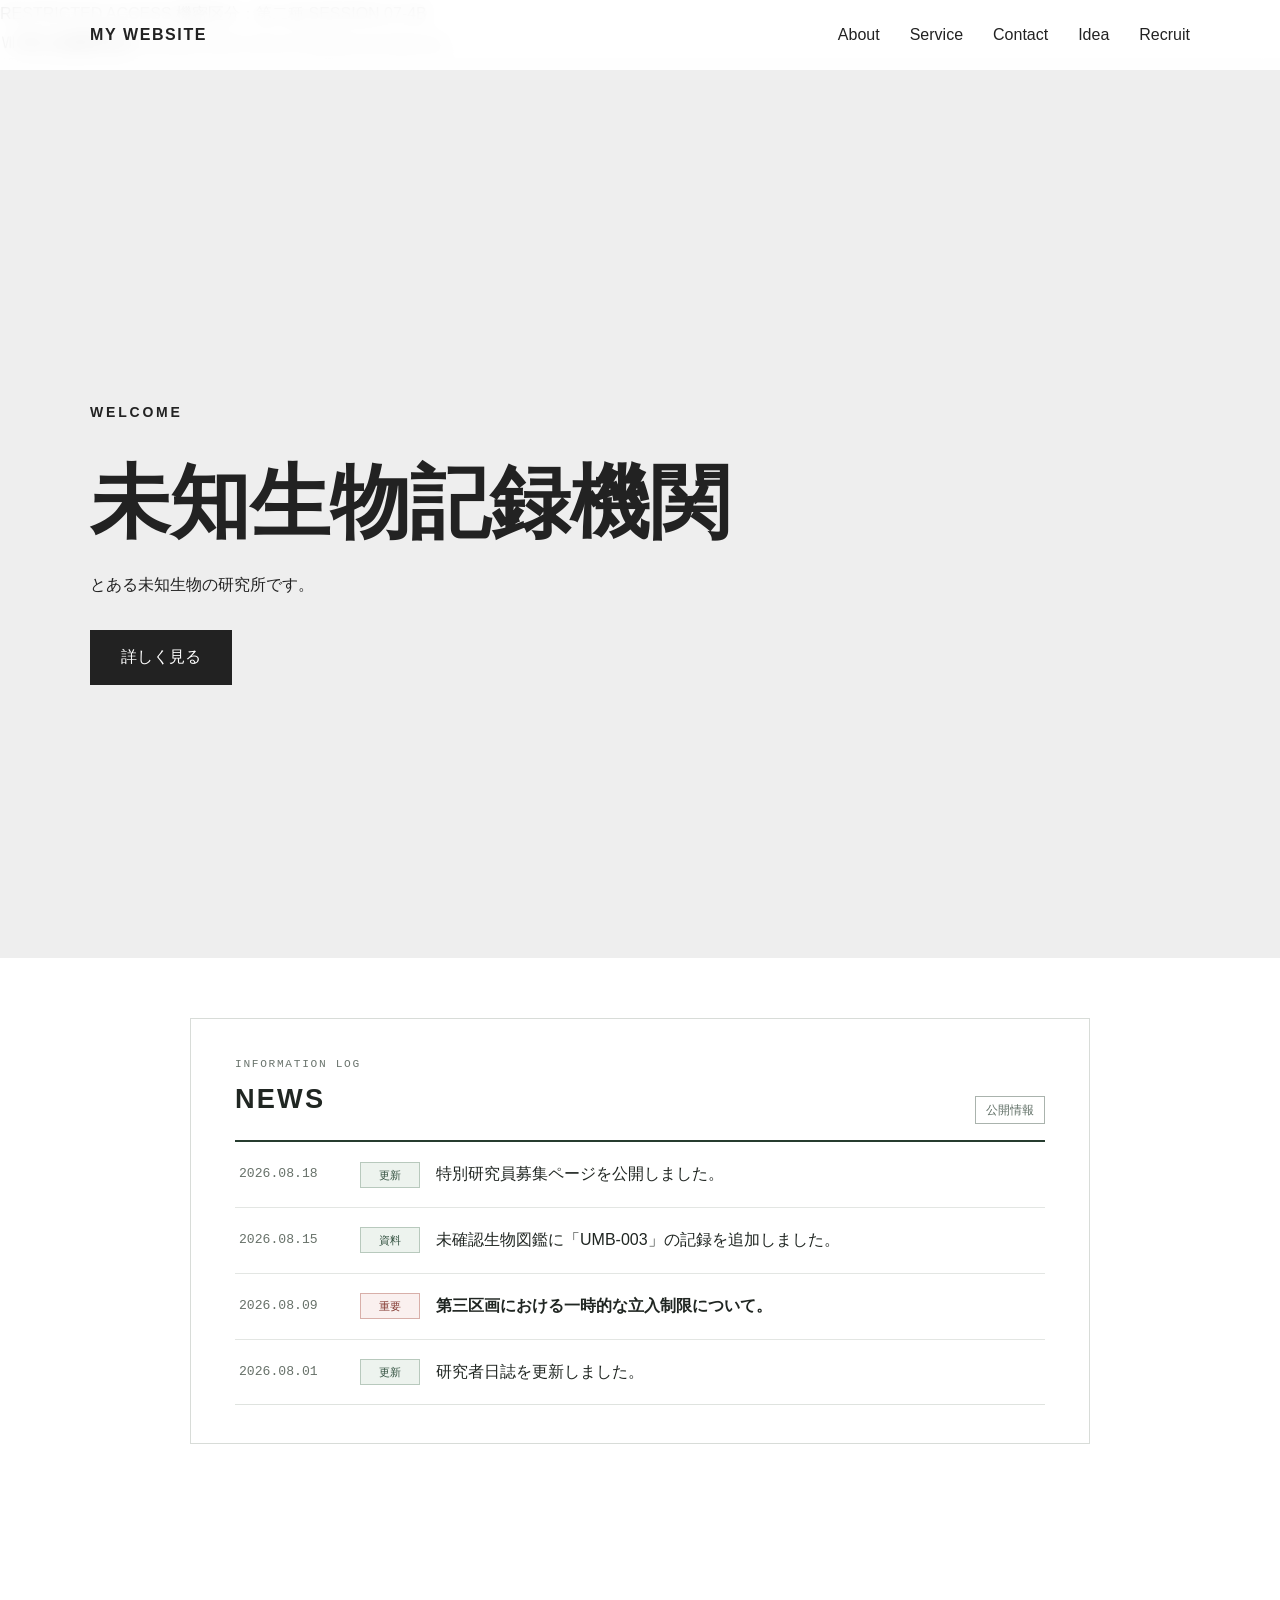
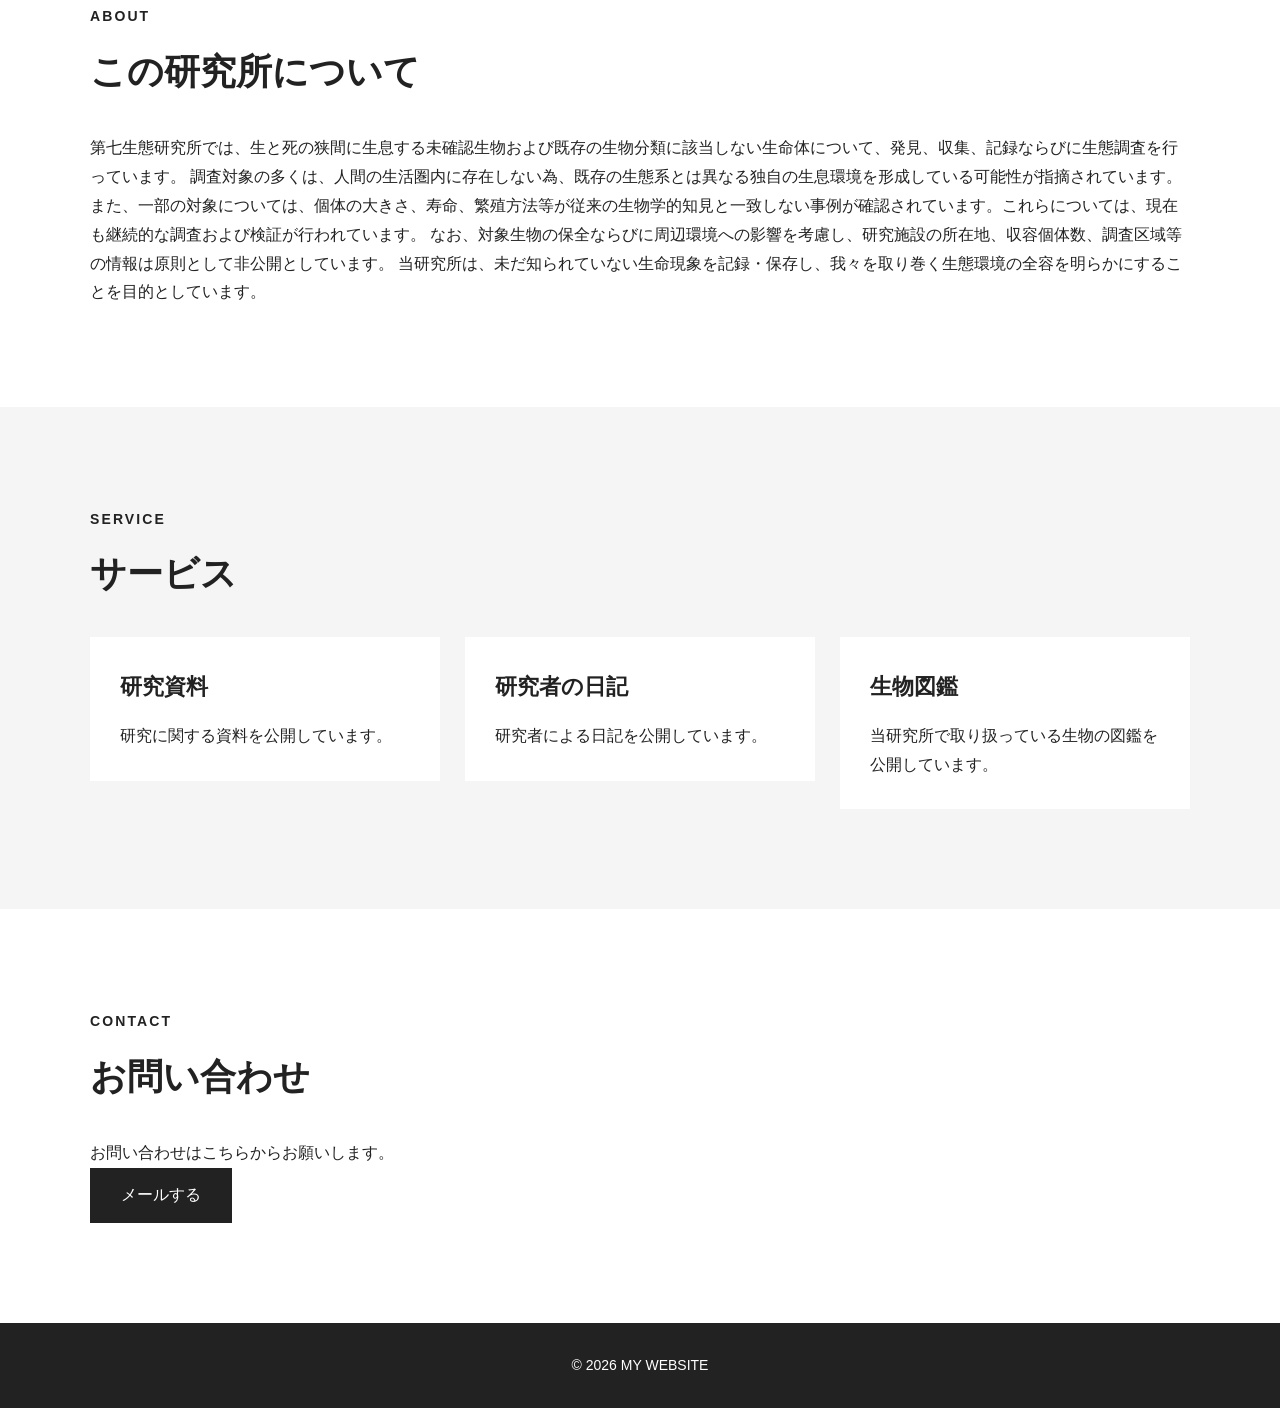
==== index.html @ 2a450361 "更新" ====
<!DOCTYPE html>
<html lang="ja">

<head>
  <meta charset="UTF-8">
  <meta name="viewport" content="width=device-width, initial-scale=1.0">

  <title>第七生態研究所</title>
  <meta name="description" content="Webサイトの説明">

  <link rel="stylesheet" href="style.css">

  <div class="security-strip" aria-hidden="true">
    <span>RESTRICTED ACCESS</span>
    <span>機密区分：第二種</span>
    <span>SESSION 07-4B</span>
  </div>

  <header class="site-header">
    <a class="identity" href="#" aria-label="第七生態研究所 ホーム">
      <span class="identity-mark">Ⅶ</span>
      <span>
        <strong>第七生態研究所</strong>
        <small>NATIONAL INSTITUTE OF ANOMALOUS BIOLOGY</small>
      </span>
    </a>
</head>

<body>

  <!-- ヘッダー -->
  <header class="header">
    <div class="container header-inner">
      <a href="#" class="logo">MY WEBSITE</a>

      <nav class="nav">
        <a href="#about">About</a>
        <a href="#service">Service</a>
        <a href="#contact">Contact</a>
        <a href="Idea/index.html">Idea</a>
        <a href="Recruit/index.html">Recruit</a>
      </nav>
    </div>
  </header>


  <main>

    <!-- メインビジュアル -->
    <section class="hero">
      <div class="container">
        <p class="hero-subtitle">WELCOME</p>
        <h1>未知生物記録機関</h1>
        <p>
          とある未知生物の研究所です。
        </p>

        <a href="#about" class="button">詳しく見る</a>
      </div>
    </section>

    <section class="news-section">
      <div class="news-heading">
        <div>
          <p class="news-heading-en">INFORMATION LOG</p>
          <h2>NEWS</h2>
        </div>

        <p class="news-classification">公開情報</p>
      </div>

      <div class="news-list">
        <article class="news-item">
          <time datetime="2026-08-18">2026.08.18</time>
          <span class="news-category">更新</span>
          <p>特別研究員募集ページを公開しました。</p>
        </article>

        <article class="news-item">
          <time datetime="2026-08-15">2026.08.15</time>
          <span class="news-category">資料</span>
          <p>未確認生物図鑑に「UMB-003」の記録を追加しました。</p>
        </article>

        <article class="news-item important">
          <time datetime="2026-08-09">2026.08.09</time>
          <span class="news-category warning">重要</span>
          <p>第三区画における一時的な立入制限について。</p>
        </article>

        <article class="news-item">
          <time datetime="2026-08-01">2026.08.01</time>
          <span class="news-category">更新</span>
          <p>研究者日誌を更新しました。</p>
        </article>
      </div>
    </section>

    <!-- About -->
    <section id="about" class="section">
      <div class="container">
        <p class="section-label">ABOUT</p>
        <h2>この研究所について</h2>

        <p>
          第七生態研究所では、生と死の狭間に生息する未確認生物および既存の生物分類に該当しない生命体について、発見、収集、記録ならびに生態調査を行っています。
          調査対象の多くは、人間の生活圏内に存在しない為、既存の生態系とは異なる独自の生息環境を形成している可能性が指摘されています。
          また、一部の対象については、個体の大きさ、寿命、繁殖方法等が従来の生物学的知見と一致しない事例が確認されています。これらについては、現在も継続的な調査および検証が行われています。
          なお、対象生物の保全ならびに周辺環境への影響を考慮し、研究施設の所在地、収容個体数、調査区域等の情報は原則として非公開としています。
          当研究所は、未だ知られていない生命現象を記録・保存し、我々を取り巻く生態環境の全容を明らかにすることを目的としています。

        </p>
      </div>
    </section>


    <!-- Service -->
    <section id="service" class="section section-light">
      <div class="container">
        <p class="section-label">SERVICE</p>
        <h2>サービス</h2>

        <div class="cards">

          <a href="Materials/index.html" class="card-link">
            <article class="card">
              <h3>研究資料</h3>
              <p>研究に関する資料を公開しています。</p>
            </article>
          </a>

          <a href="Diary/index.html" class="card-link">
            <article class="card">
              <h3>研究者の日記</h3>
              <p>研究者による日記を公開しています。</p>
            </article>
          </a>

          <a href="VisualBook/index.html" class="card-link">
            <article class="card">
              <h3>生物図鑑</h3>
              <p>当研究所で取り扱っている生物の図鑑を公開しています。</p>
            </article>
          </a>


        </div>
      </div>
    </section>


    <!-- Contact -->
    <section id="contact" class="section">
      <div class="container">
        <p class="section-label">CONTACT</p>
        <h2>お問い合わせ</h2>

        <p>
          お問い合わせはこちらからお願いします。
        </p>

        <a href="mailto:example@example.com" class="button">
          メールする
        </a>
      </div>
    </section>

  </main>


  <!-- フッター -->
  <footer class="footer">
    <div class="container">
      <p>&copy; 2026 MY WEBSITE</p>
    </div>
  </footer>


  <script src="script.js"></script>
</body>

</html>
---- style.css ----
/* =========================
   Reset
========================= */

* {
  margin: 0;
  padding: 0;
  box-sizing: border-box;
}

html {
  scroll-behavior: smooth;
}

body {
  font-family:
    -apple-system,
    BlinkMacSystemFont,
    "Hiragino Kaku Gothic ProN",
    "Yu Gothic",
    sans-serif;

  color: #222;
  background: #fff;
  line-height: 1.8;
}

a {
  color: inherit;
  text-decoration: none;
}


/* =========================
   Common
========================= */

.container {
  width: min(1100px, 90%);
  margin: 0 auto;
}

.section {
  padding: 100px 0;
}

.section-light {
  background: #f5f5f5;
}

.section-label {
  margin-bottom: 10px;
  font-size: 14px;
  font-weight: bold;
  letter-spacing: 0.15em;
}

h1 {
  margin-bottom: 20px;
  font-size: clamp(40px, 7vw, 80px);
  line-height: 1.2;
}

h2 {
  margin-bottom: 30px;
  font-size: 36px;
}

h3 {
  margin-bottom: 15px;
  font-size: 22px;
}


/* =========================
   Header
========================= */

.header {
  position: fixed;
  top: 0;
  left: 0;
  z-index: 100;
  width: 100%;
  background: rgba(255, 255, 255, 0.9);
  backdrop-filter: blur(10px);
}

.header-inner {
  display: flex;
  align-items: center;
  justify-content: space-between;
  height: 70px;
}

.logo {
  font-weight: bold;
  letter-spacing: 0.1em;
}

.nav {
  display: flex;
  gap: 30px;
}

.nav a {
  transition: opacity 0.3s;
}

.nav a:hover {
  opacity: 0.5;
}


/* =========================
   Hero
========================= */

.hero {
  display: flex;
  align-items: center;
  min-height: 100vh;
  padding-top: 70px;
  background: #eeeeee;
}

.hero-subtitle {
  margin-bottom: 10px;
  font-size: 14px;
  font-weight: bold;
  letter-spacing: 0.2em;
}

.hero p {
  margin-bottom: 30px;
}


/* =========================
   Button
========================= */

.button {
  display: inline-block;
  padding: 12px 30px;
  border: 1px solid #222;
  background: #222;
  color: #fff;
  transition: 0.3s;
}

.button:hover {
  background: #fff;
  color: #222;
}


/* =========================
   Cards
========================= */

.cards {
  display: grid;
  grid-template-columns: repeat(3, 1fr);
  gap: 25px;
}

.card {
  padding: 30px;
  background: #fff;
}


/* =========================
   Footer
========================= */

.footer {
  padding: 30px 0;
  background: #222;
  color: #fff;
  text-align: center;
}

.footer p {
  font-size: 14px;
}


/* =========================
   Mobile
========================= */

@media (max-width: 768px) {

  .header-inner {
    height: 60px;
  }

  .nav {
    gap: 15px;
    font-size: 14px;
  }

  .section {
    padding: 70px 0;
  }

  h2 {
    font-size: 30px;
  }

  .cards {
    grid-template-columns: 1fr;
  }

}

.news-section {
  width: min(900px, calc(100% - 32px));
  margin: 60px auto;
  padding: 38px 44px;
  color: #202622;
  background: #ffffff;
  border: 1px solid #d8dcd8;
}

.news-heading {
  display: flex;
  justify-content: space-between;
  align-items: flex-end;
  gap: 20px;
  padding-bottom: 16px;
  border-bottom: 2px solid #263c2f;
}

.news-heading h2 {
  margin: 3px 0 0;
  font-size: 1.7rem;
  letter-spacing: 0.08em;
}

.news-heading-en {
  margin: 0;
  color: #6b756e;
  font: 0.7rem/1.4 monospace;
  letter-spacing: 0.15em;
}

.news-classification {
  margin: 0;
  padding: 3px 10px;
  color: #617067;
  border: 1px solid #aab3ad;
  font-size: 0.72rem;
}

.news-list {
  border-bottom: 1px solid #dfe3df;
}

.news-item {
  display: grid;
  grid-template-columns: 105px 60px 1fr;
  align-items: center;
  gap: 16px;
  padding: 18px 4px;
  border-bottom: 1px solid #e3e6e3;
}

.news-item:last-child {
  border-bottom: none;
}

.news-item time {
  color: #677169;
  font: 0.82rem/1.4 monospace;
}

.news-item p {
  margin: 0;
}

.news-category {
  display: inline-block;
  padding: 2px 7px;
  color: #355342;
  background: #edf3ee;
  border: 1px solid #b8c9bd;
  font-size: 0.7rem;
  text-align: center;
}

.news-category.warning {
  color: #863d35;
  background: #faf0ef;
  border-color: #d8afa9;
}

.news-item.important p {
  font-weight: 600;
}

@media (max-width: 680px) {
  .news-section {
    width: 100%;
    margin: 30px 0;
    padding: 30px 22px;
  }

  .news-item {
    grid-template-columns: 1fr auto;
    gap: 7px 12px;
  }

  .news-item p {
    grid-column: 1 / -1;
  }
}
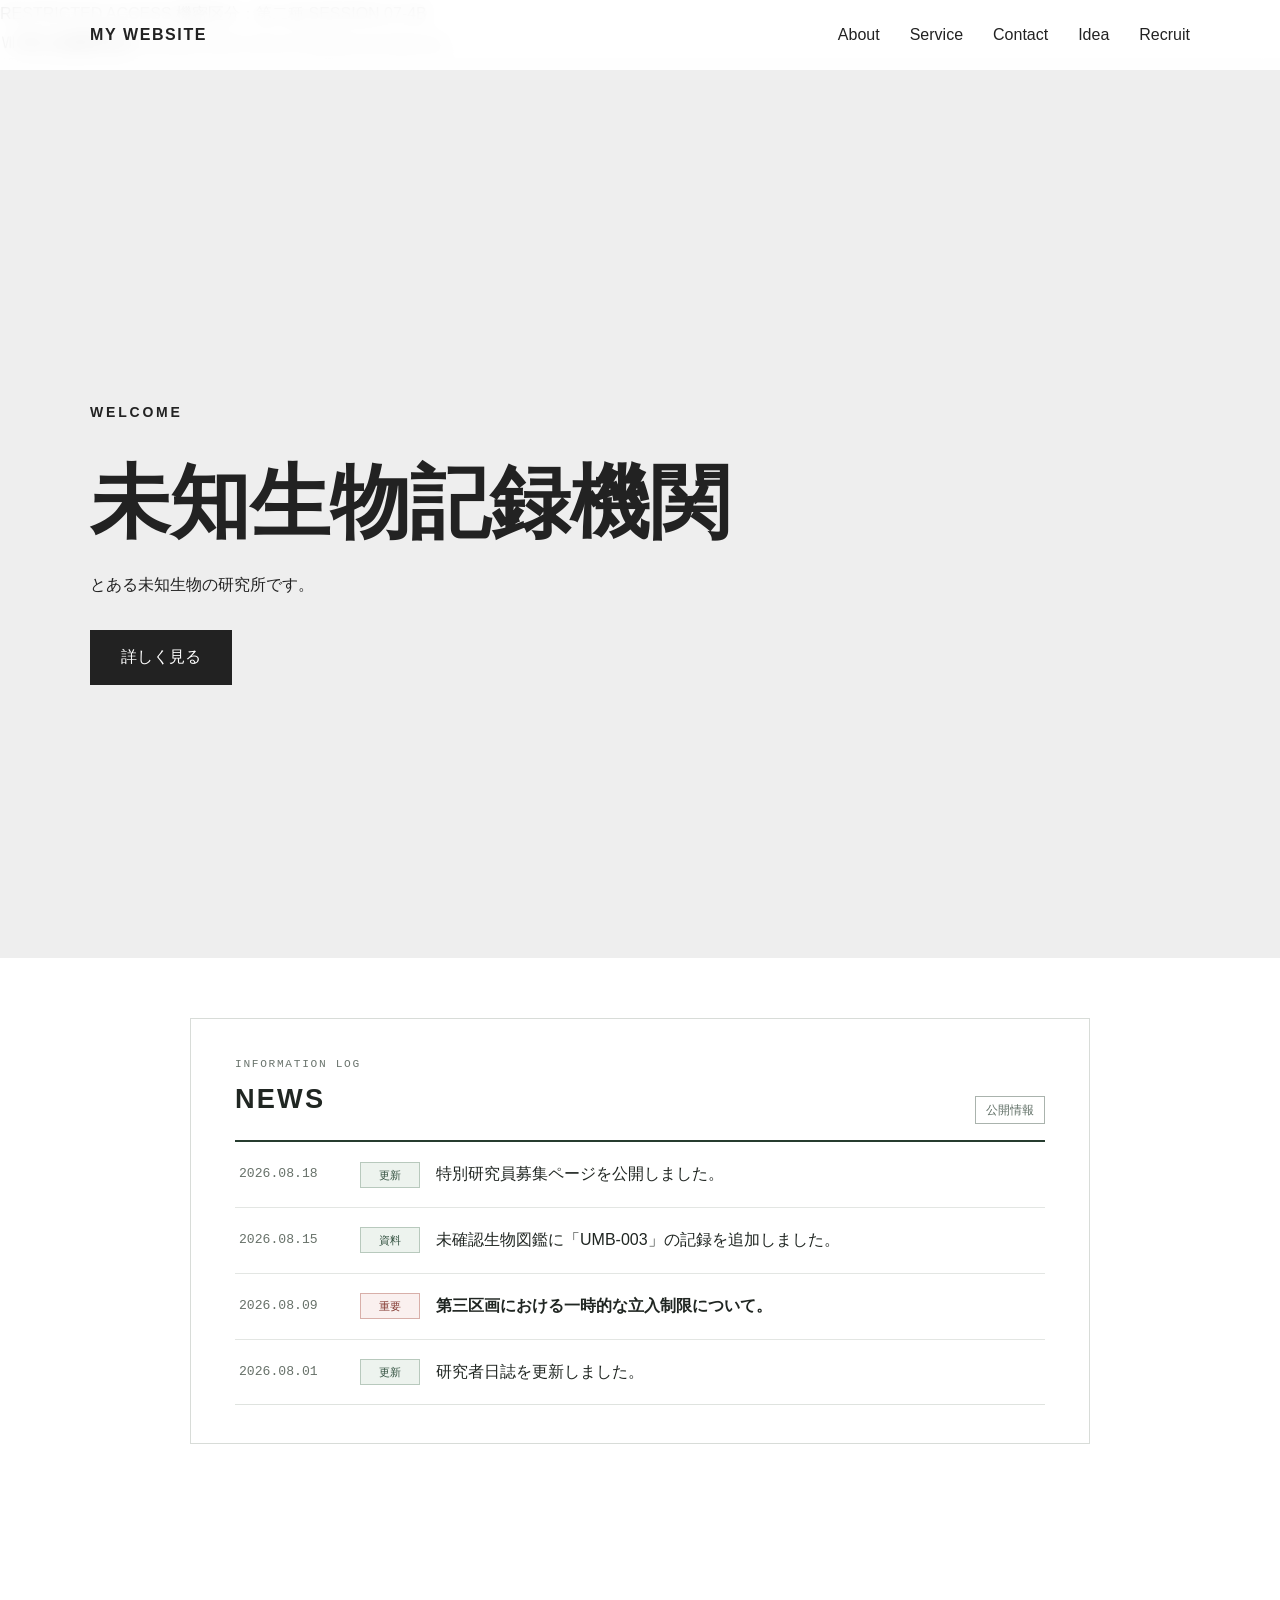
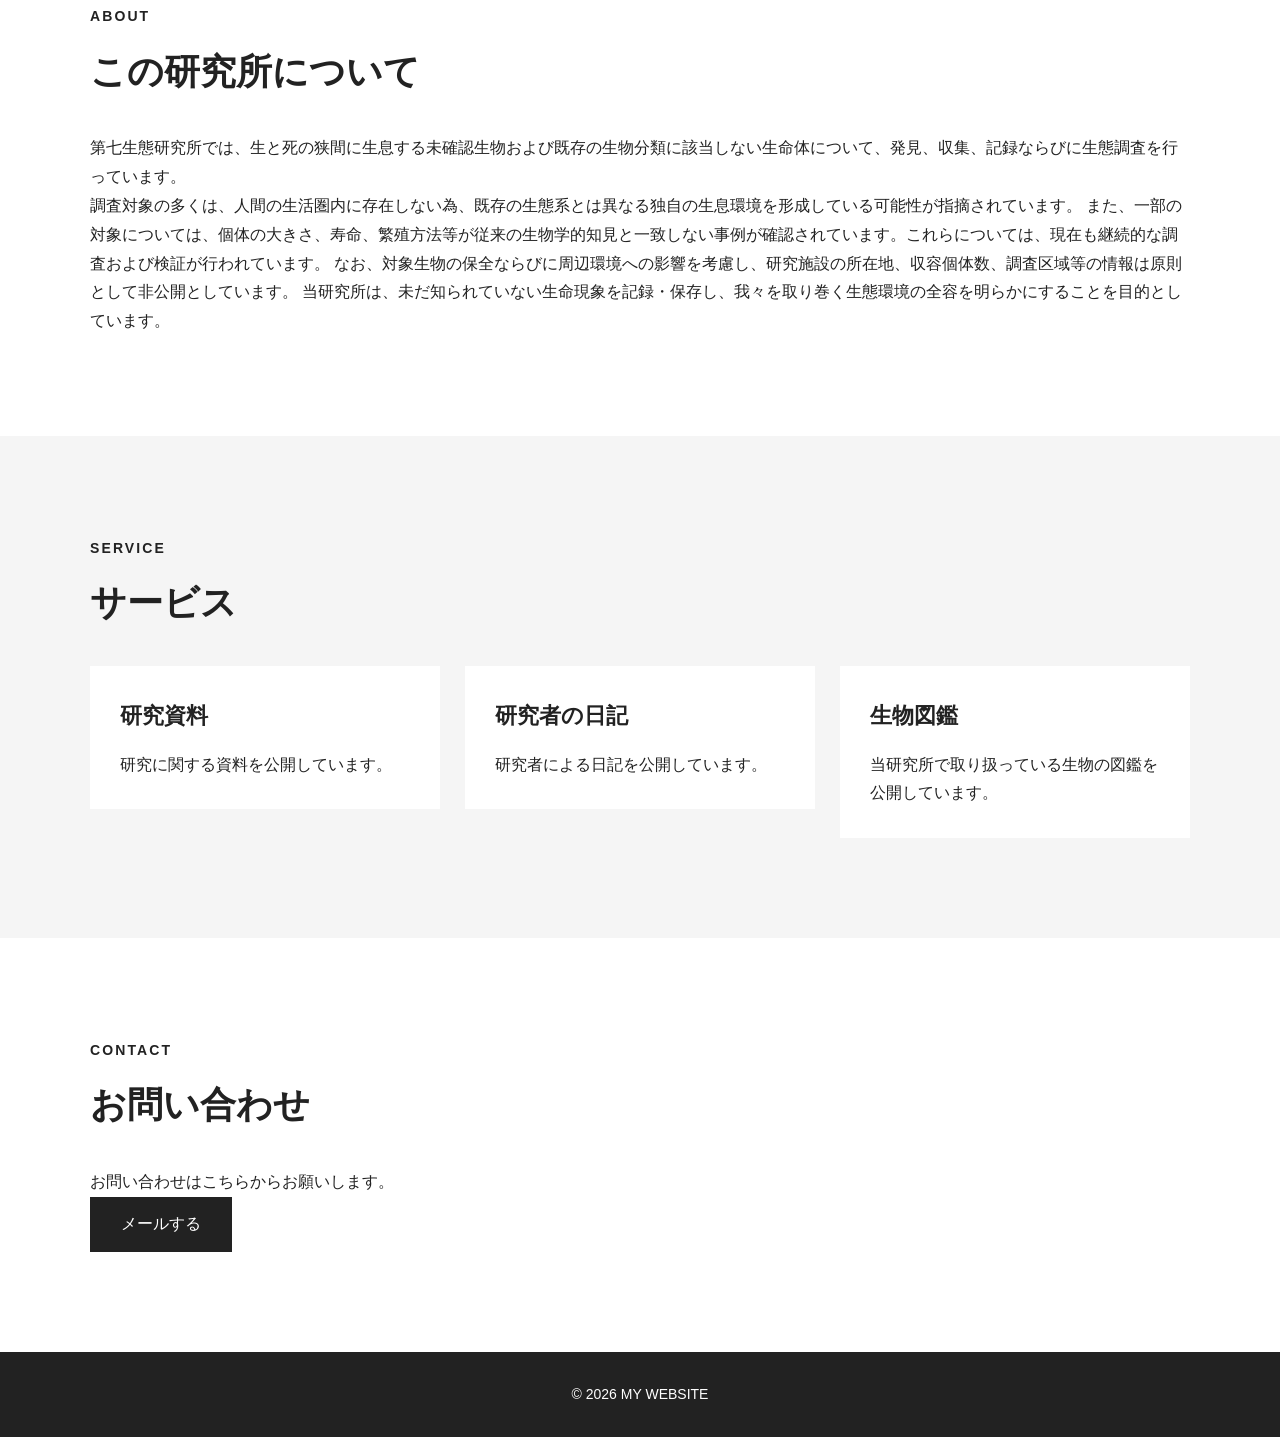
==== commit dea5ddd8: "更新" ====
--- a/index.html
+++ b/index.html
@@ -103,7 +103,7 @@
         <h2>この研究所について</h2>
 
         <p>
-          第七生態研究所では、生と死の狭間に生息する未確認生物および既存の生物分類に該当しない生命体について、発見、収集、記録ならびに生態調査を行っています。
+          第七生態研究所では、生と死の狭間に生息する未確認生物および既存の生物分類に該当しない生命体について、発見、収集、記録ならびに生態調査を行っています。<br>
           調査対象の多くは、人間の生活圏内に存在しない為、既存の生態系とは異なる独自の生息環境を形成している可能性が指摘されています。
           また、一部の対象については、個体の大きさ、寿命、繁殖方法等が従来の生物学的知見と一致しない事例が確認されています。これらについては、現在も継続的な調査および検証が行われています。
           なお、対象生物の保全ならびに周辺環境への影響を考慮し、研究施設の所在地、収容個体数、調査区域等の情報は原則として非公開としています。
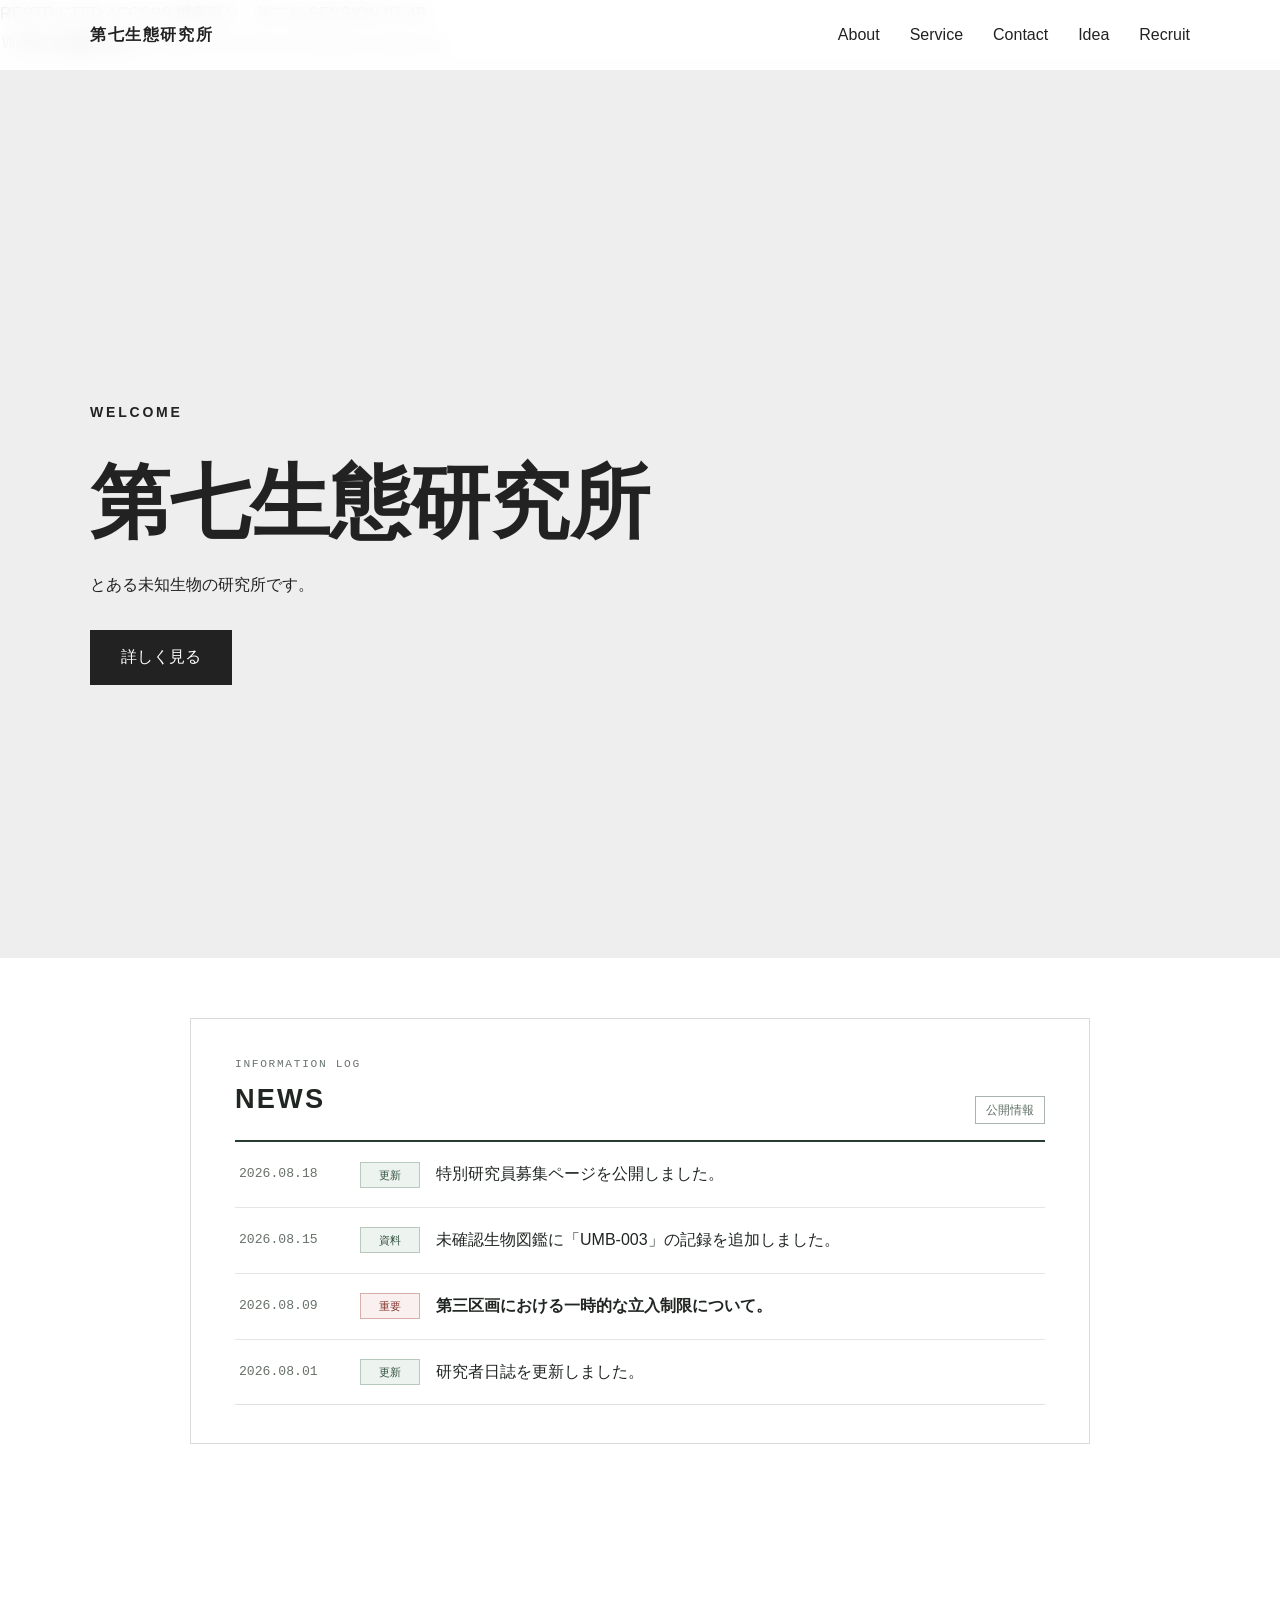
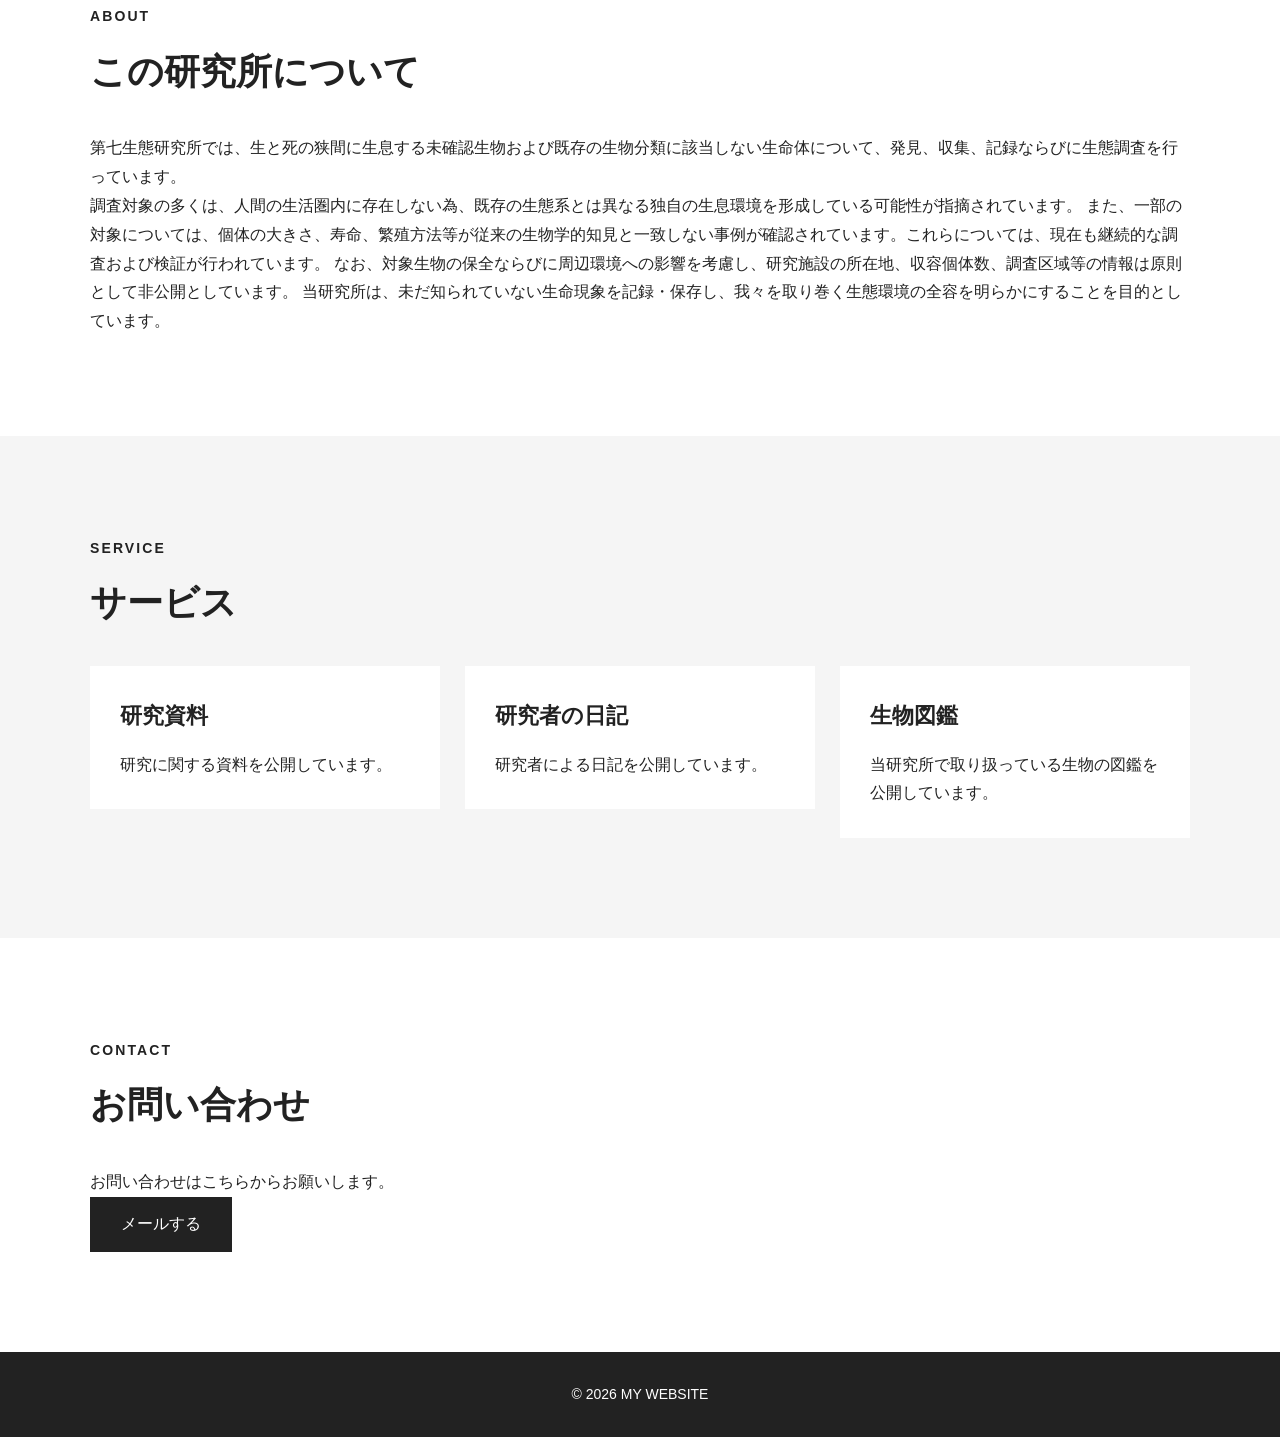
==== commit 9dc4974d: "更新" ====
--- a/index.html
+++ b/index.html
@@ -31,7 +31,7 @@
   <!-- ヘッダー -->
   <header class="header">
     <div class="container header-inner">
-      <a href="#" class="logo">MY WEBSITE</a>
+      <a href="#" class="logo">第七生態研究所</a>
 
       <nav class="nav">
         <a href="#about">About</a>
@@ -50,7 +50,7 @@
     <section class="hero">
       <div class="container">
         <p class="hero-subtitle">WELCOME</p>
-        <h1>未知生物記録機関</h1>
+        <h1>第七生態研究所</h1>
         <p>
           とある未知生物の研究所です。
         </p>
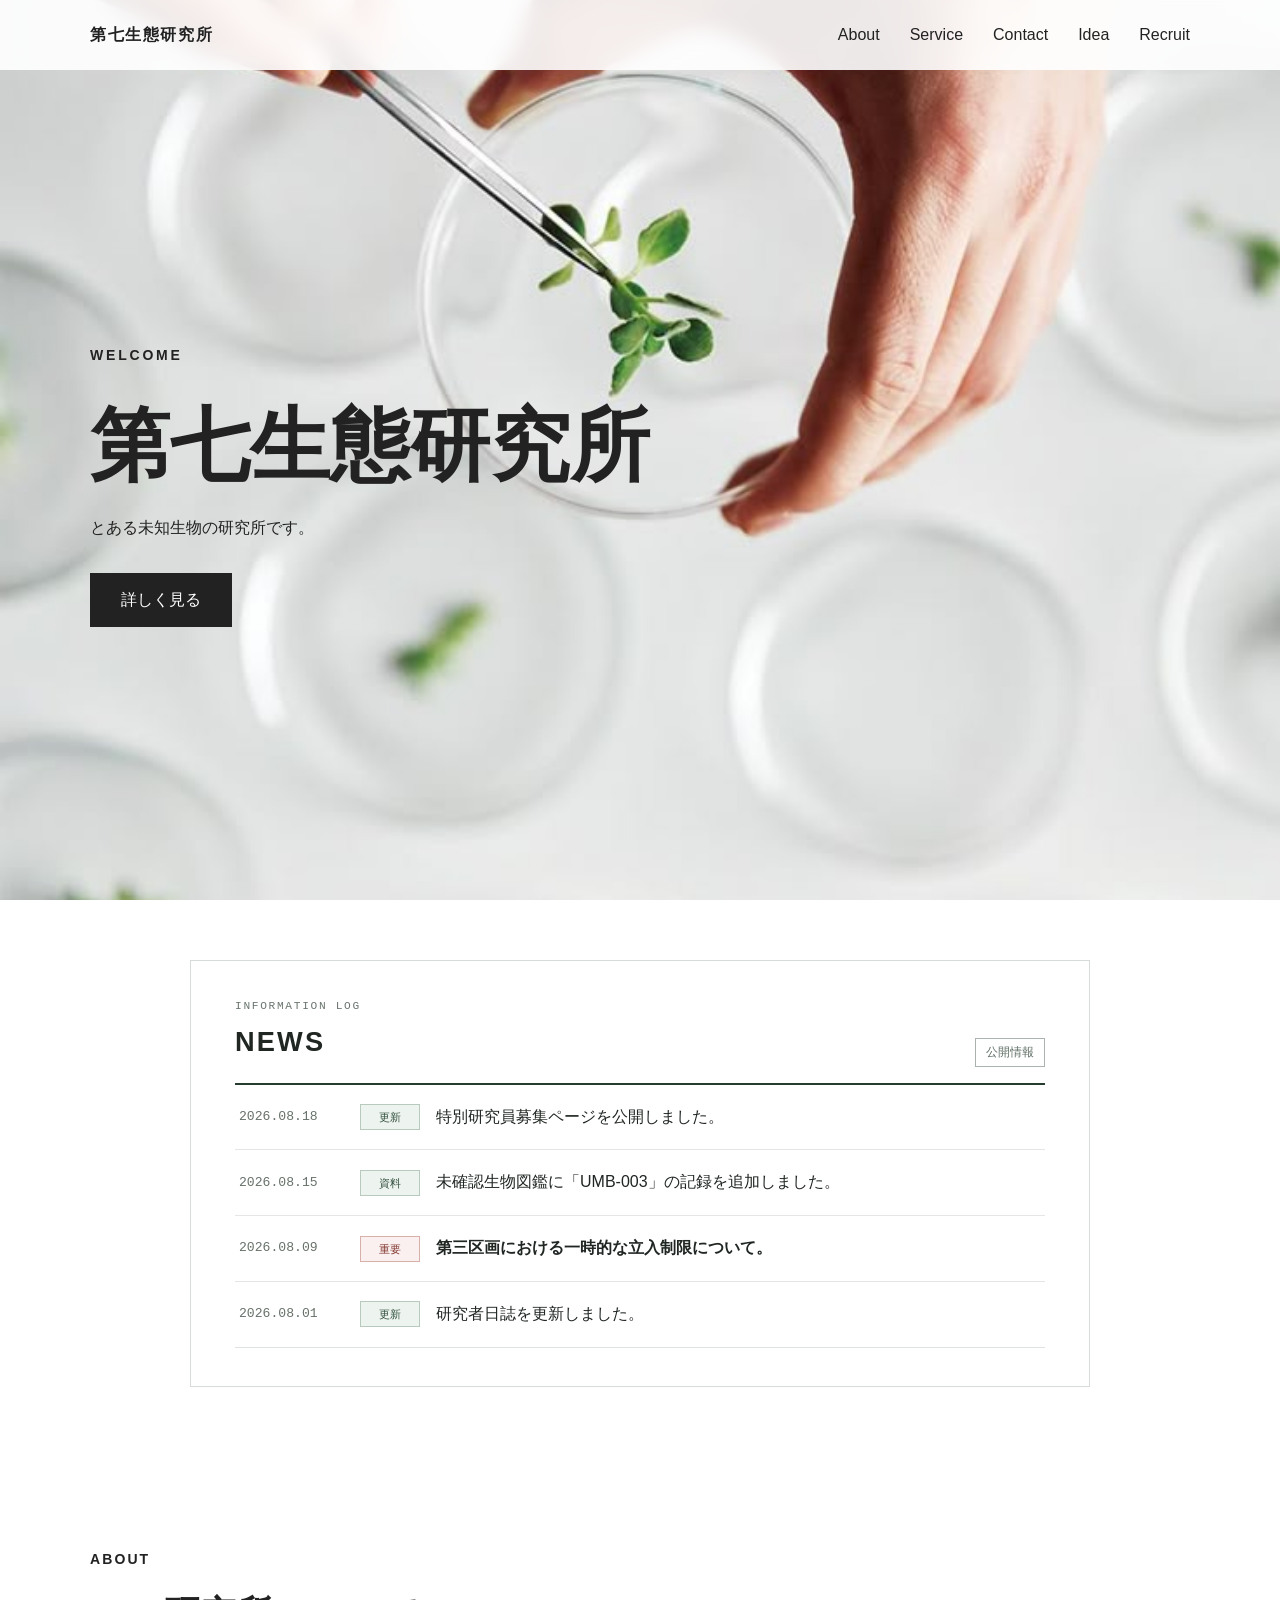
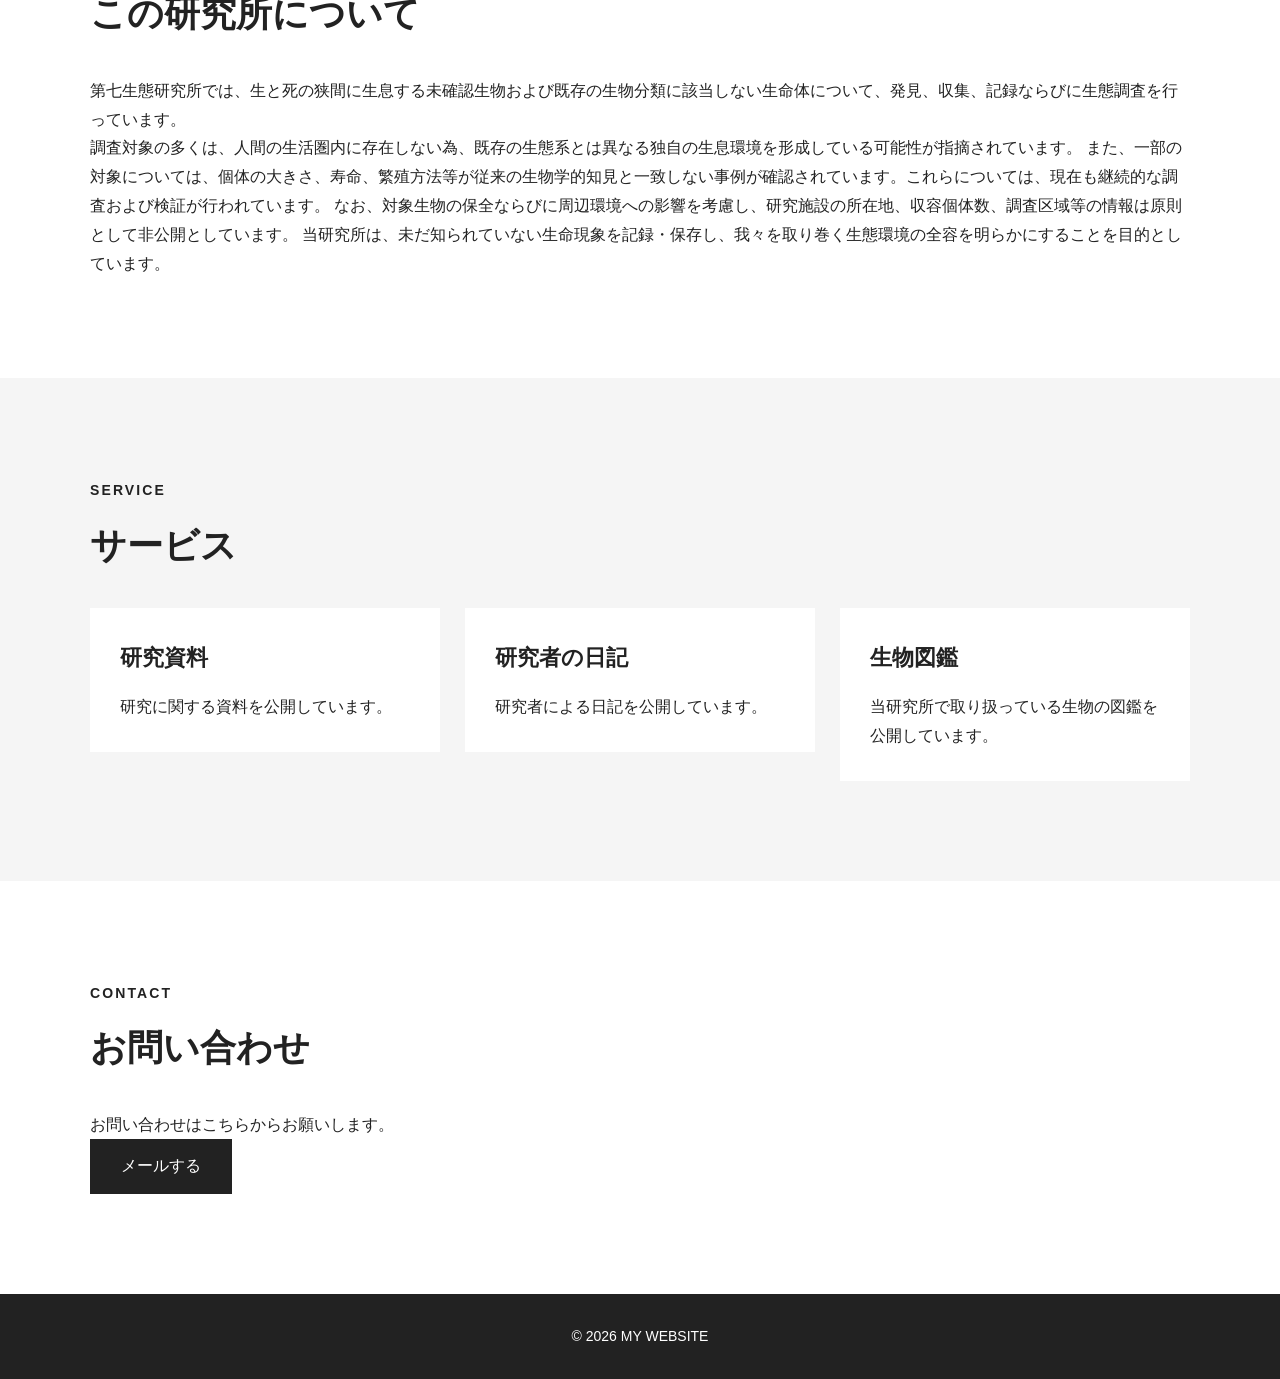
==== commit a7420b49: "更新" ====
--- a/index.html
+++ b/index.html
@@ -6,24 +6,9 @@
   <meta name="viewport" content="width=device-width, initial-scale=1.0">
 
   <title>第七生態研究所</title>
-  <meta name="description" content="Webサイトの説明">
+  <meta name="description" content="第七生態研究所の公式記録サイト">
 
   <link rel="stylesheet" href="style.css">
-
-  <div class="security-strip" aria-hidden="true">
-    <span>RESTRICTED ACCESS</span>
-    <span>機密区分：第二種</span>
-    <span>SESSION 07-4B</span>
-  </div>
-
-  <header class="site-header">
-    <a class="identity" href="#" aria-label="第七生態研究所 ホーム">
-      <span class="identity-mark">Ⅶ</span>
-      <span>
-        <strong>第七生態研究所</strong>
-        <small>NATIONAL INSTITUTE OF ANOMALOUS BIOLOGY</small>
-      </span>
-    </a>
 </head>
 
 <body>
--- a/style.css
+++ b/style.css
@@ -121,7 +121,10 @@
   align-items: center;
   min-height: 100vh;
   padding-top: 70px;
-  background: #eeeeee;
+  background-image: url("Image/top_image.jpg");
+  background-size: cover;
+  background-position: center;
+  background-repeat: no-repeat;
 }
 
 .hero-subtitle {
@@ -134,6 +137,8 @@
 .hero p {
   margin-bottom: 30px;
 }
+
+
 
 
 /* =========================
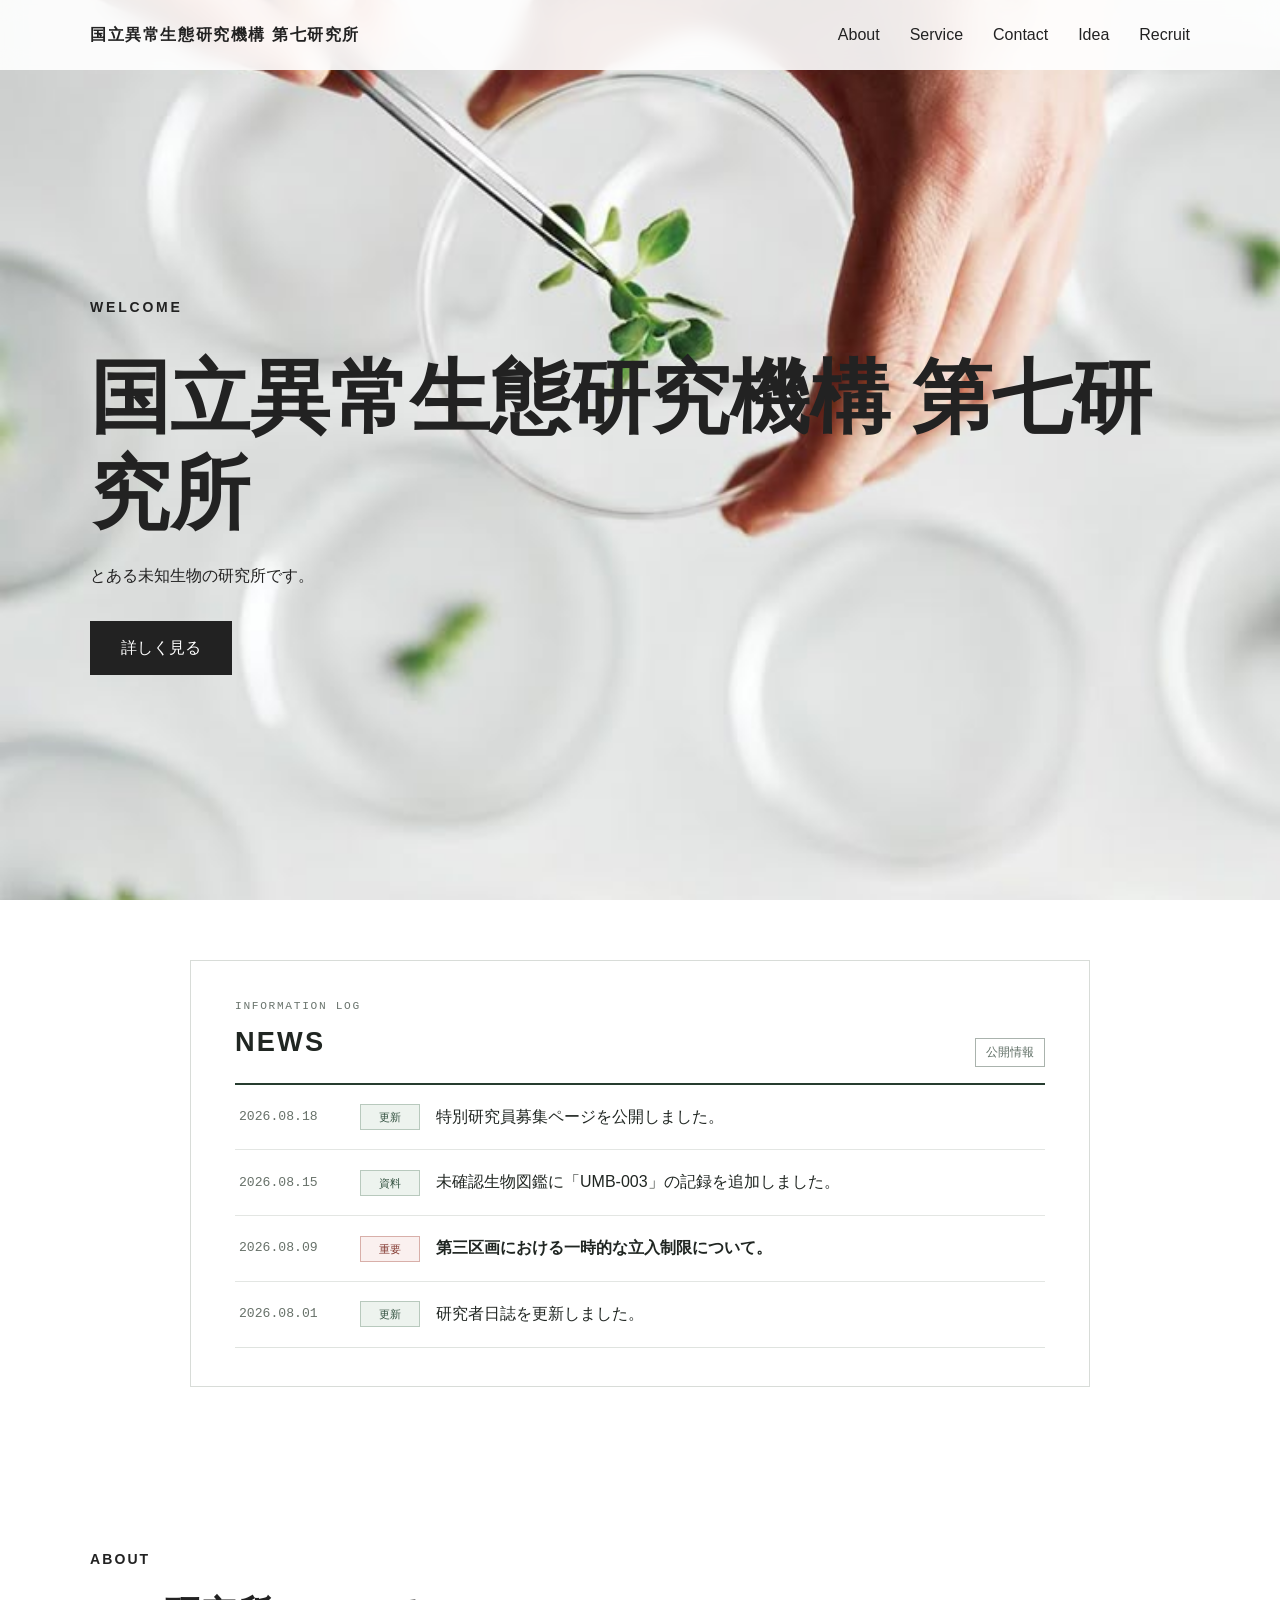
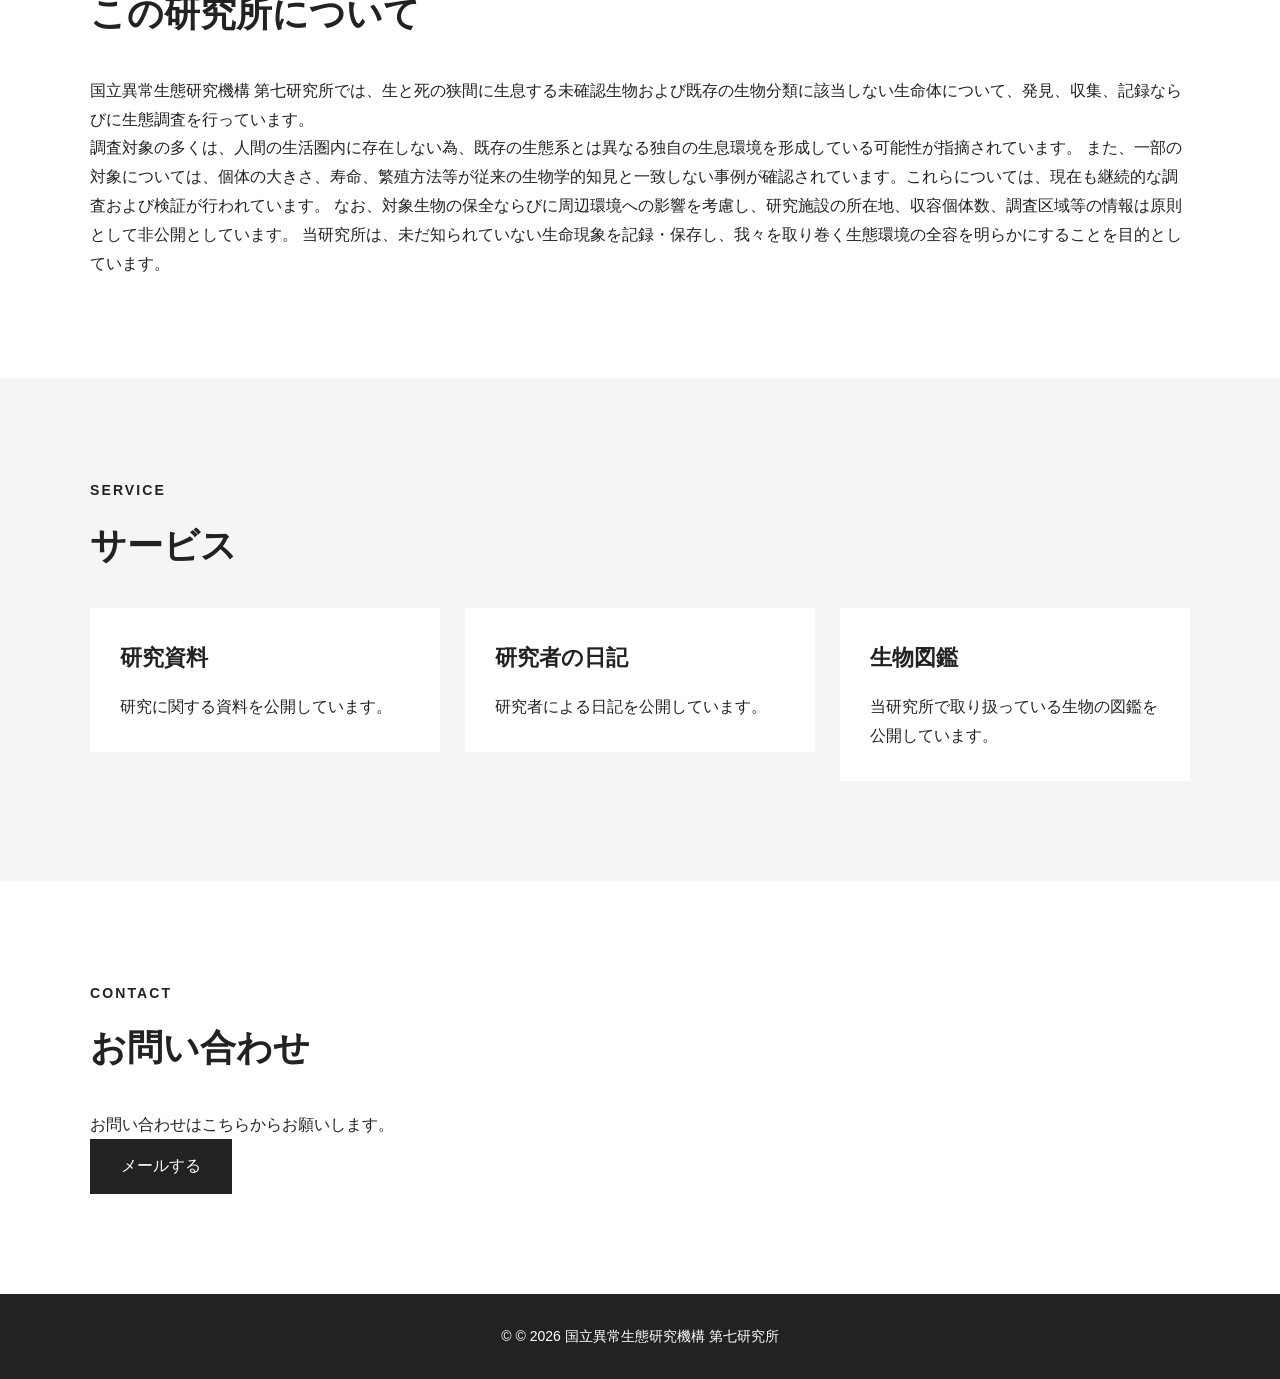
==== commit 64ac9af9: "更新" ====
--- a/index.html
+++ b/index.html
@@ -5,7 +5,7 @@
   <meta charset="UTF-8">
   <meta name="viewport" content="width=device-width, initial-scale=1.0">
 
-  <title>第七生態研究所</title>
+  <title>国立異常生態研究機構 第七研究所</title>
   <meta name="description" content="第七生態研究所の公式記録サイト">
 
   <link rel="stylesheet" href="style.css">
@@ -16,7 +16,7 @@
   <!-- ヘッダー -->
   <header class="header">
     <div class="container header-inner">
-      <a href="#" class="logo">第七生態研究所</a>
+      <a href="#" class="logo">国立異常生態研究機構 第七研究所</a>
 
       <nav class="nav">
         <a href="#about">About</a>
@@ -35,7 +35,7 @@
     <section class="hero">
       <div class="container">
         <p class="hero-subtitle">WELCOME</p>
-        <h1>第七生態研究所</h1>
+        <h1>国立異常生態研究機構 第七研究所</h1>
         <p>
           とある未知生物の研究所です。
         </p>
@@ -88,7 +88,7 @@
         <h2>この研究所について</h2>
 
         <p>
-          第七生態研究所では、生と死の狭間に生息する未確認生物および既存の生物分類に該当しない生命体について、発見、収集、記録ならびに生態調査を行っています。<br>
+          国立異常生態研究機構 第七研究所では、生と死の狭間に生息する未確認生物および既存の生物分類に該当しない生命体について、発見、収集、記録ならびに生態調査を行っています。<br>
           調査対象の多くは、人間の生活圏内に存在しない為、既存の生態系とは異なる独自の生息環境を形成している可能性が指摘されています。
           また、一部の対象については、個体の大きさ、寿命、繁殖方法等が従来の生物学的知見と一致しない事例が確認されています。これらについては、現在も継続的な調査および検証が行われています。
           なお、対象生物の保全ならびに周辺環境への影響を考慮し、研究施設の所在地、収容個体数、調査区域等の情報は原則として非公開としています。
@@ -144,7 +144,7 @@
           お問い合わせはこちらからお願いします。
         </p>
 
-        <a href="mailto:example@example.com" class="button">
+       <a href="mailto:contact@mikakuninn.com" class="button">
           メールする
         </a>
       </div>
@@ -156,7 +156,7 @@
   <!-- フッター -->
   <footer class="footer">
     <div class="container">
-      <p>&copy; 2026 MY WEBSITE</p>
+      <p>&copy; © 2026 国立異常生態研究機構 第七研究所</p>
     </div>
   </footer>
 
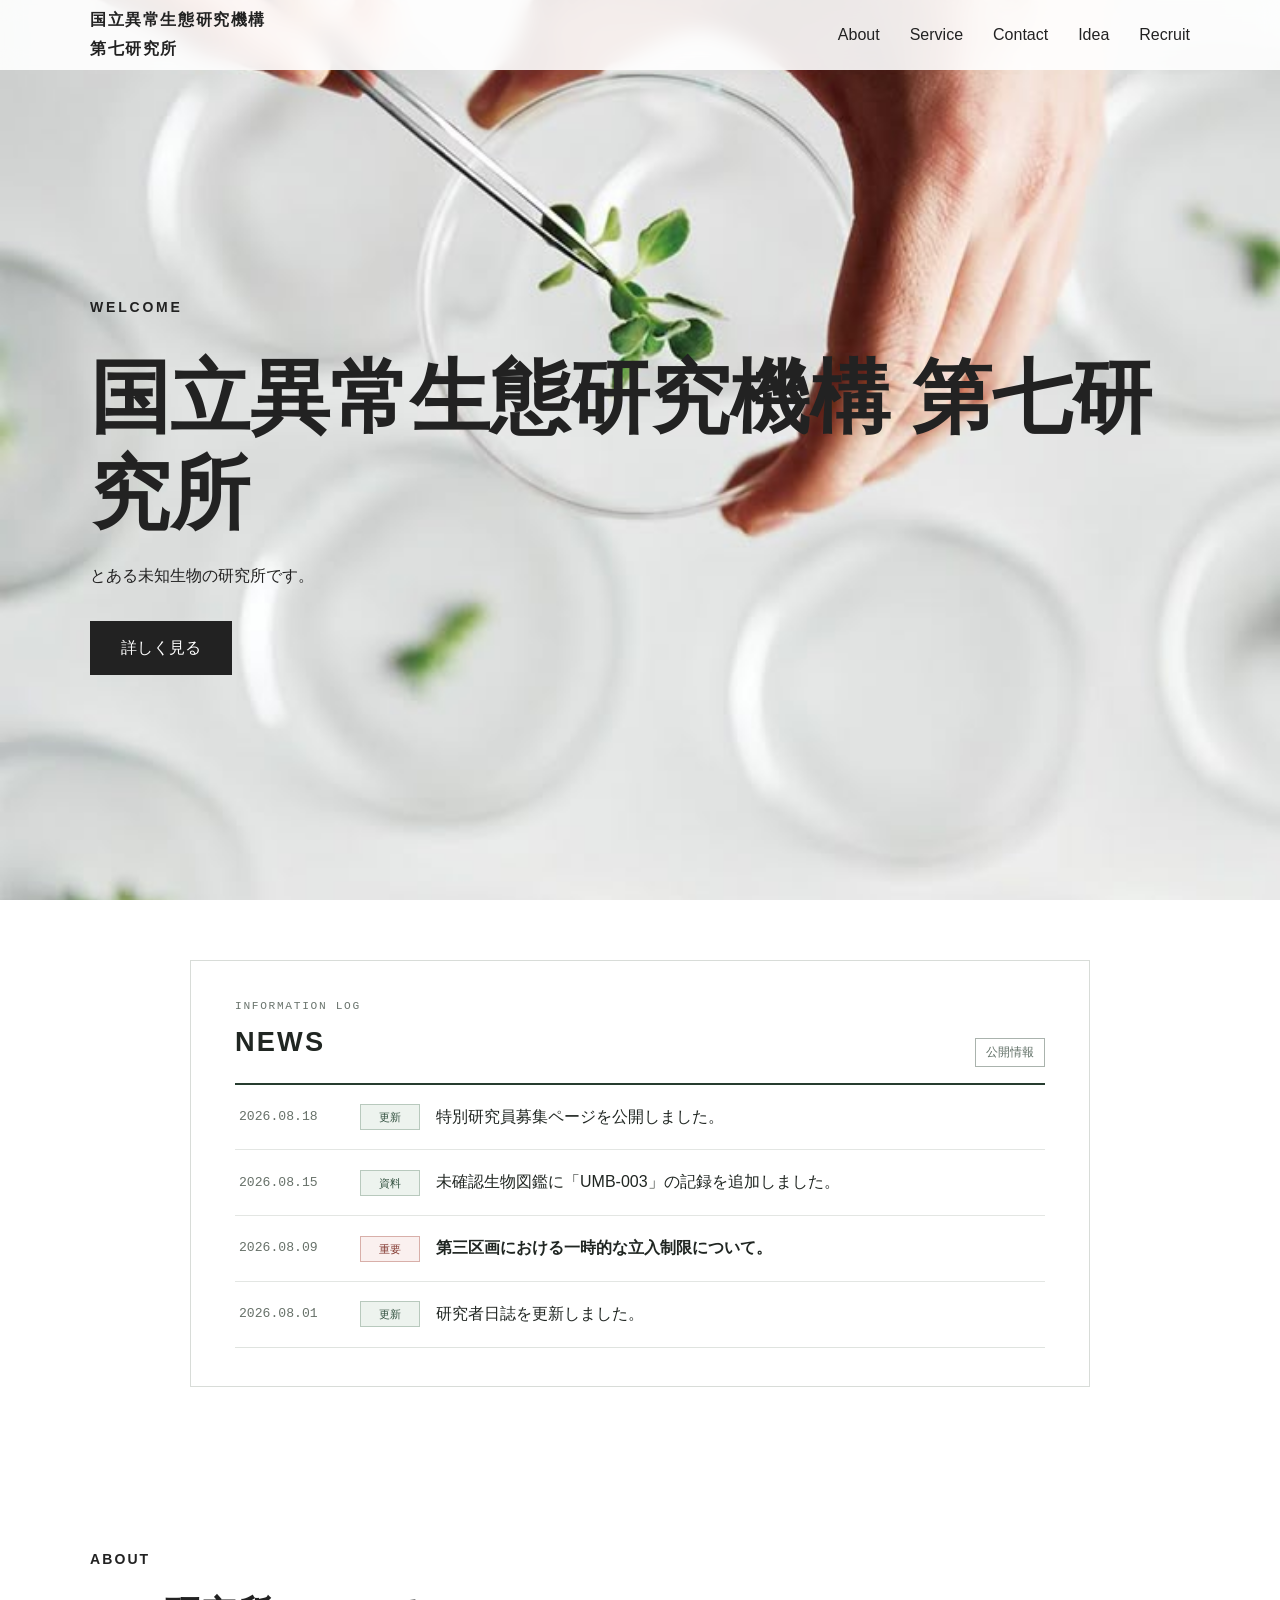
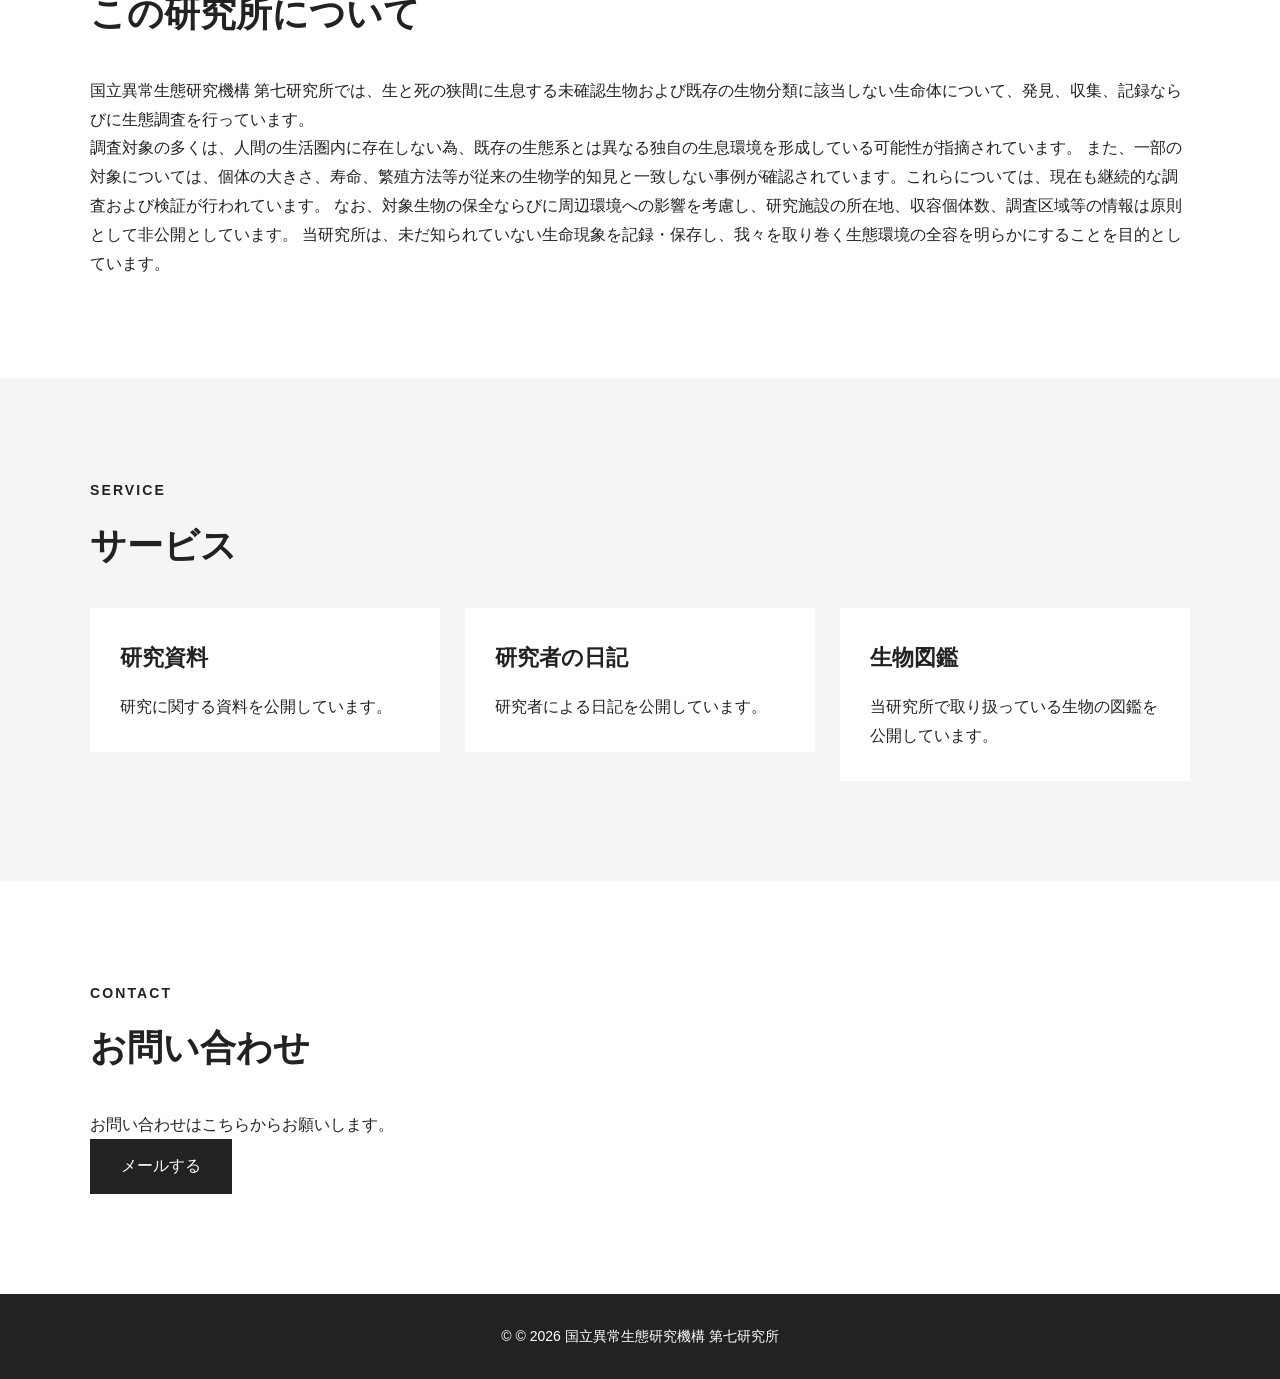
==== commit e8ecd558: "更新" ====
--- a/index.html
+++ b/index.html
@@ -5,7 +5,7 @@
   <meta charset="UTF-8">
   <meta name="viewport" content="width=device-width, initial-scale=1.0">
 
-  <title>国立異常生態研究機構 第七研究所</title>
+  <title>国立異常生態研究機構｜第七研究所</title>
   <meta name="description" content="第七生態研究所の公式記録サイト">
 
   <link rel="stylesheet" href="style.css">
@@ -16,7 +16,7 @@
   <!-- ヘッダー -->
   <header class="header">
     <div class="container header-inner">
-      <a href="#" class="logo">国立異常生態研究機構 第七研究所</a>
+      <a href="#" class="logo">国立異常生態研究機構<br>第七研究所</a>
 
       <nav class="nav">
         <a href="#about">About</a>
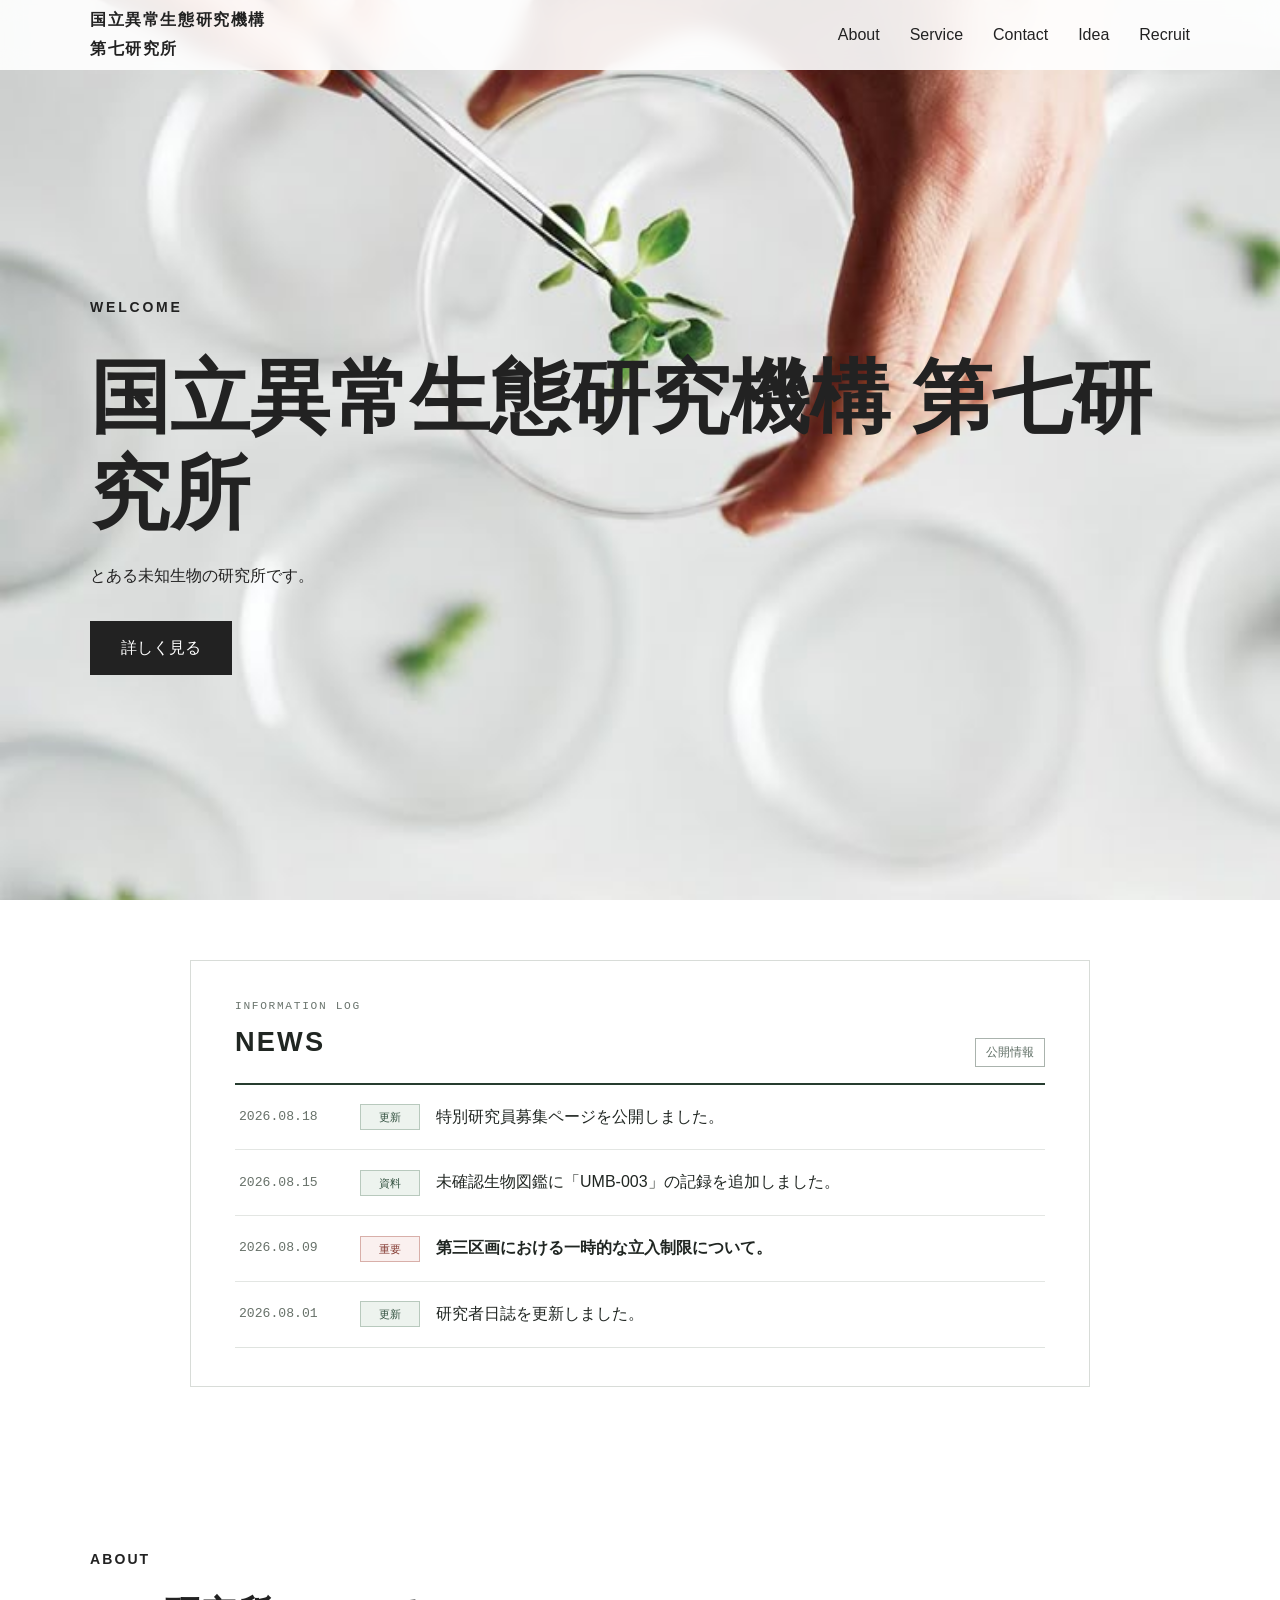
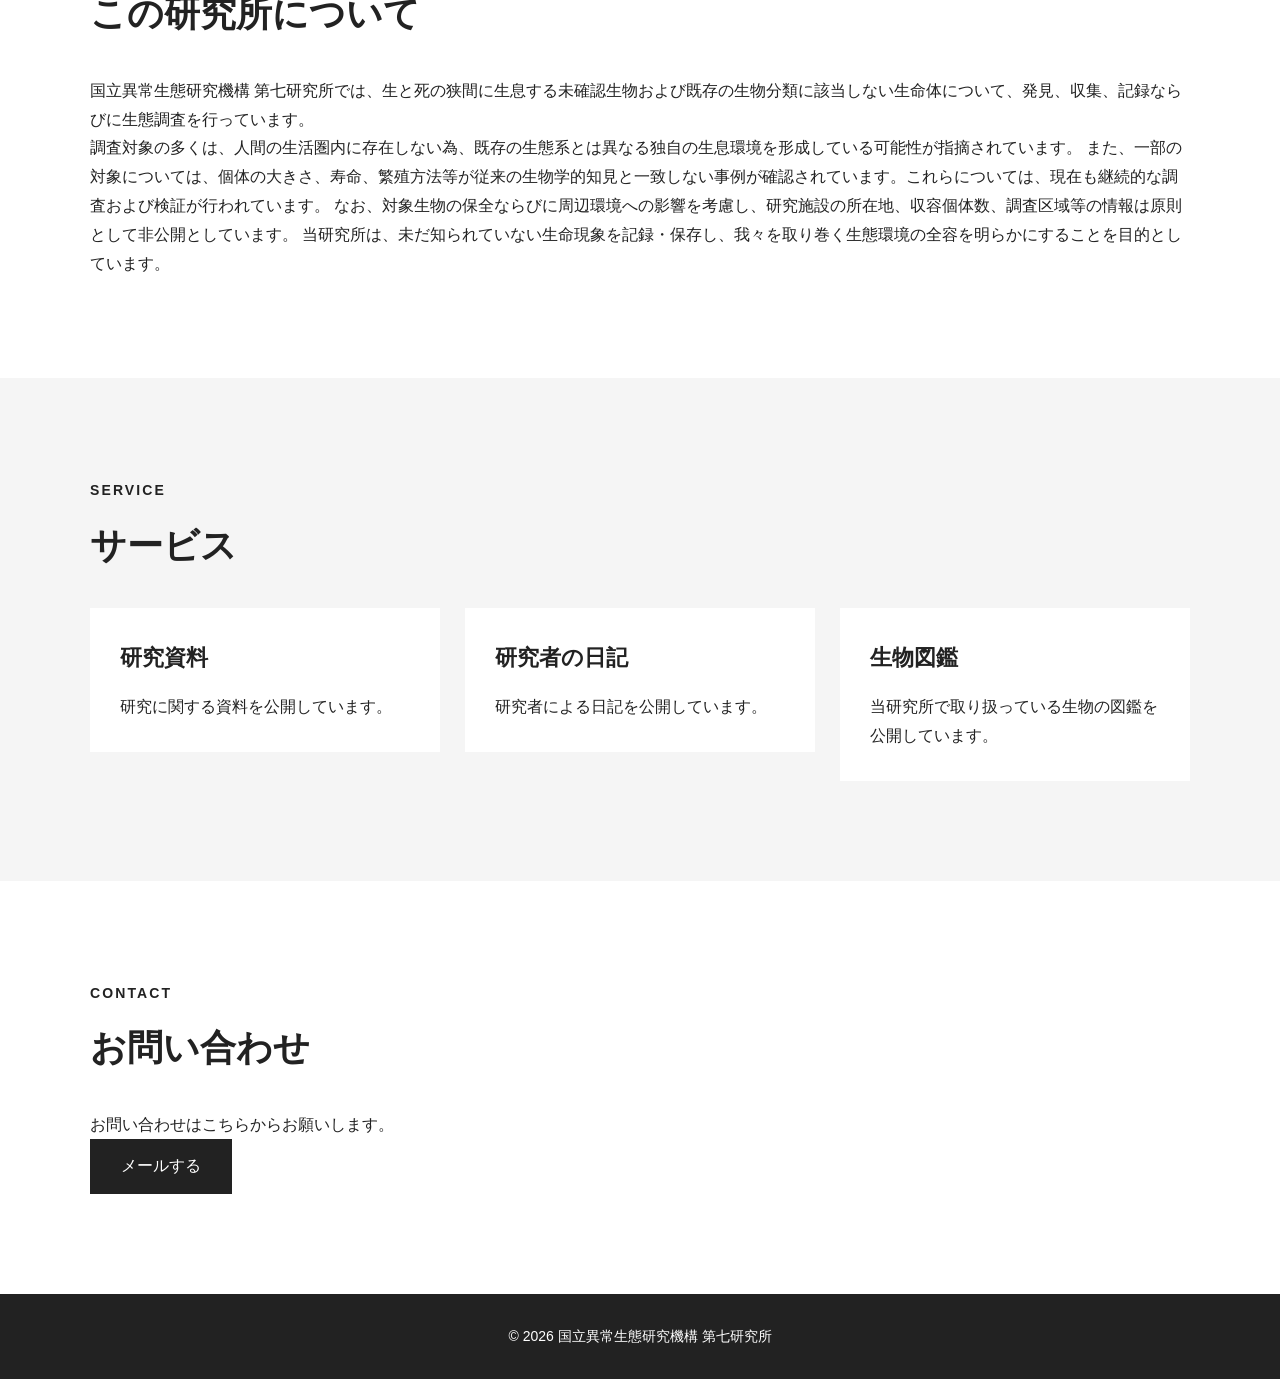
==== commit 3fe21896: "更新" ====
--- a/index.html
+++ b/index.html
@@ -156,7 +156,7 @@
   <!-- フッター -->
   <footer class="footer">
     <div class="container">
-      <p>&copy; © 2026 国立異常生態研究機構 第七研究所</p>
+      <p>&copy; 2026 国立異常生態研究機構 第七研究所</p>
     </div>
   </footer>
 
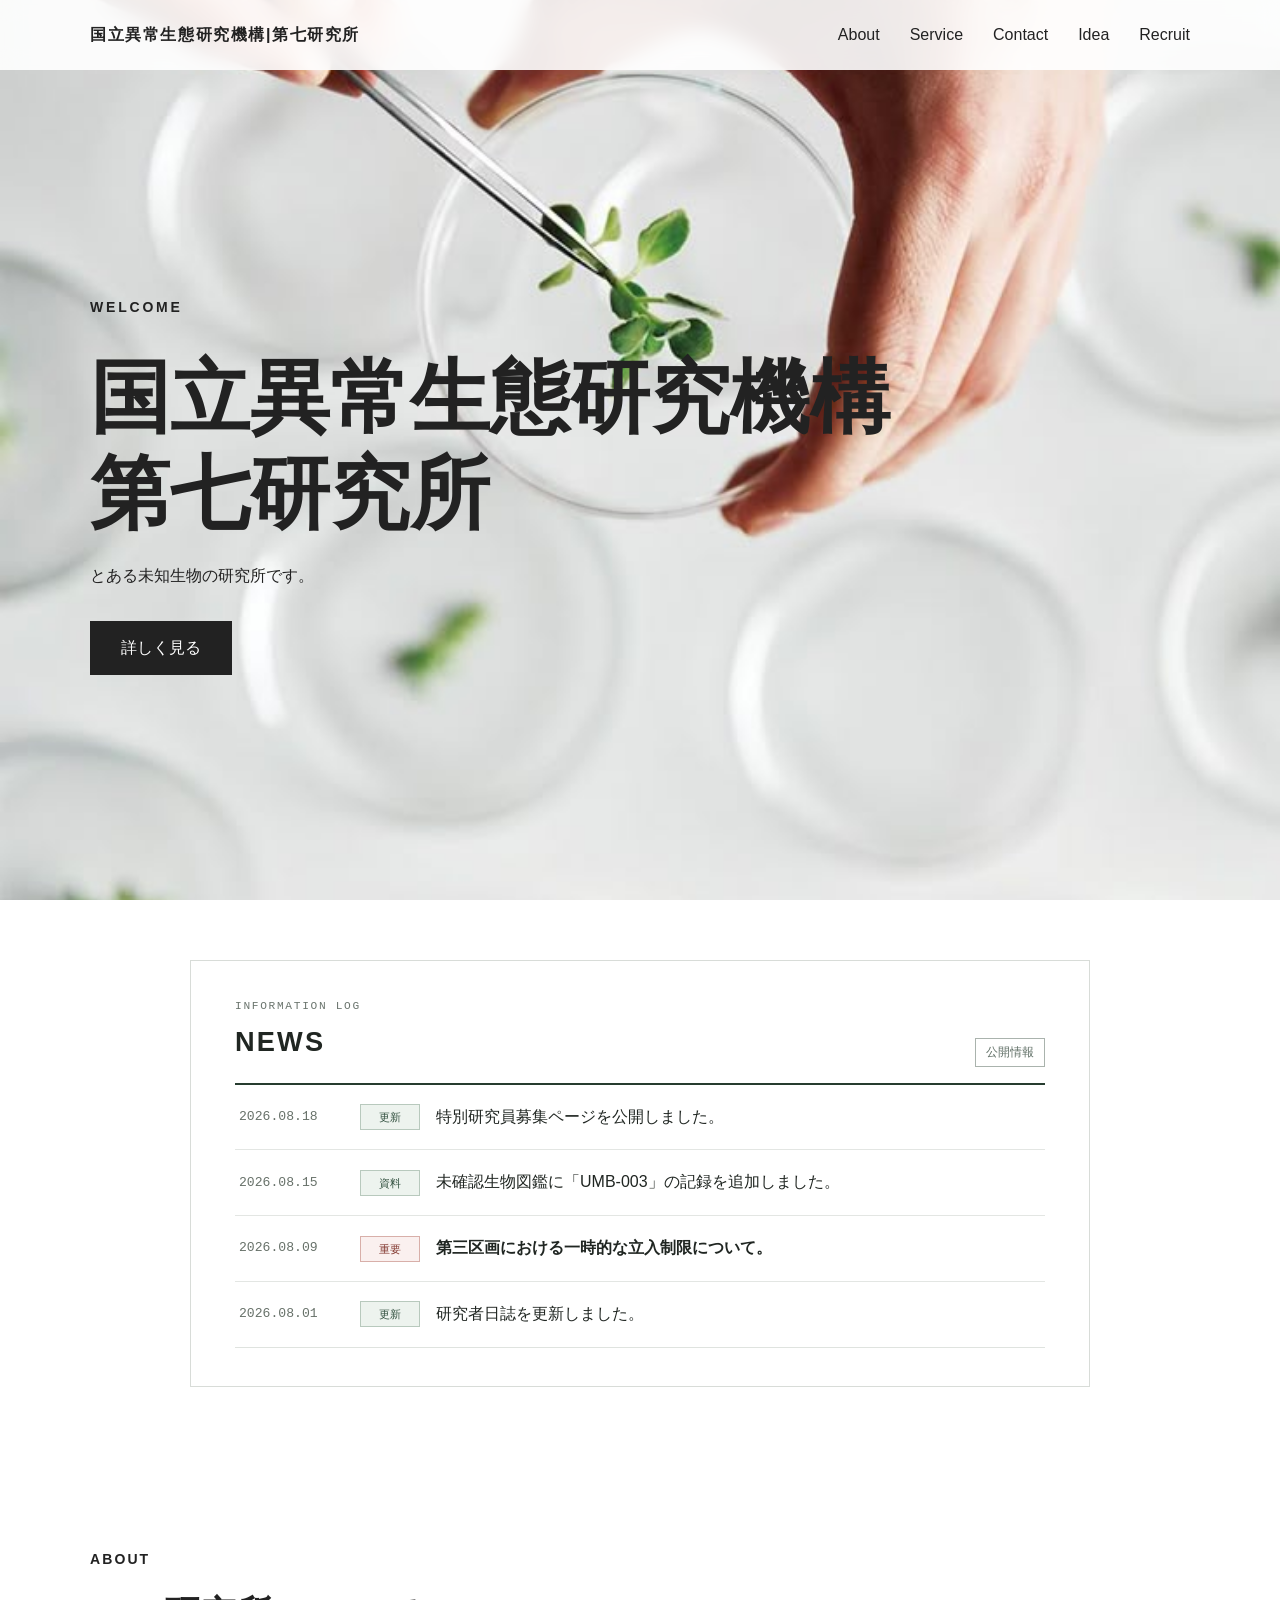
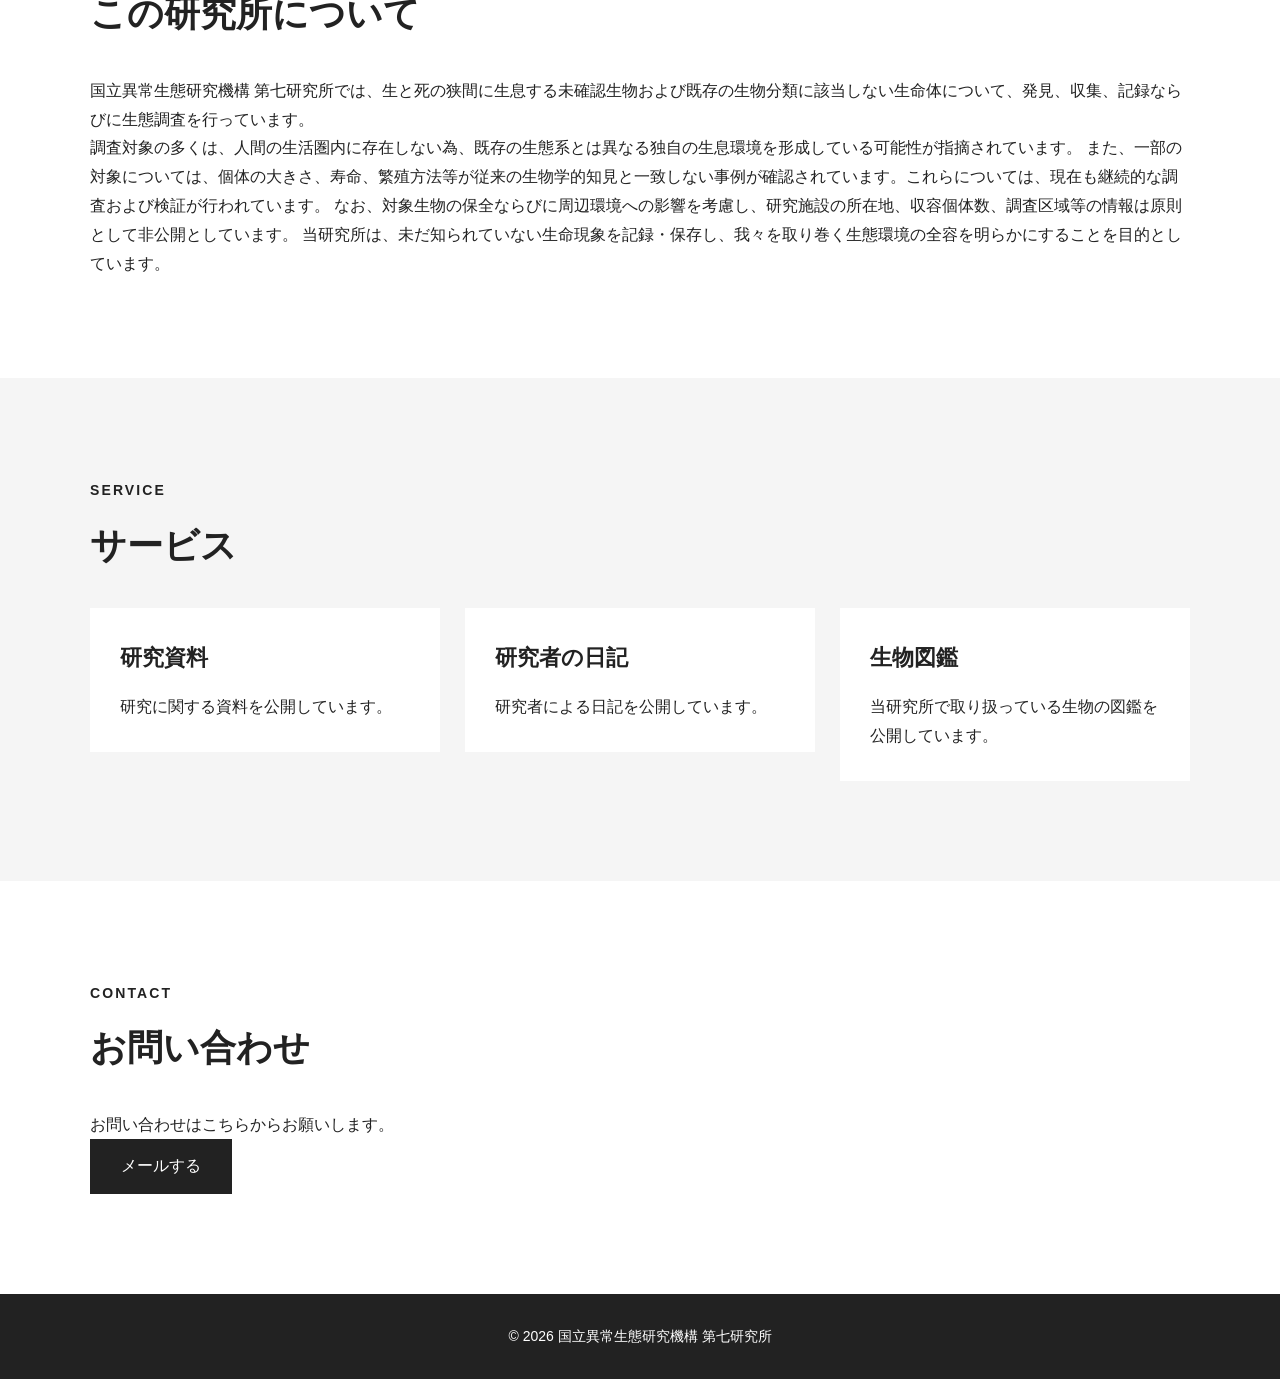
==== commit 62d720d6: "更新" ====
--- a/index.html
+++ b/index.html
@@ -16,7 +16,7 @@
   <!-- ヘッダー -->
   <header class="header">
     <div class="container header-inner">
-      <a href="#" class="logo">国立異常生態研究機構<br>第七研究所</a>
+      <a href="#" class="logo">国立異常生態研究機構|第七研究所</a>
 
       <nav class="nav">
         <a href="#about">About</a>
@@ -35,7 +35,7 @@
     <section class="hero">
       <div class="container">
         <p class="hero-subtitle">WELCOME</p>
-        <h1>国立異常生態研究機構 第七研究所</h1>
+        <h1>国立異常生態研究機構<br>第七研究所</h1>
         <p>
           とある未知生物の研究所です。
         </p>
